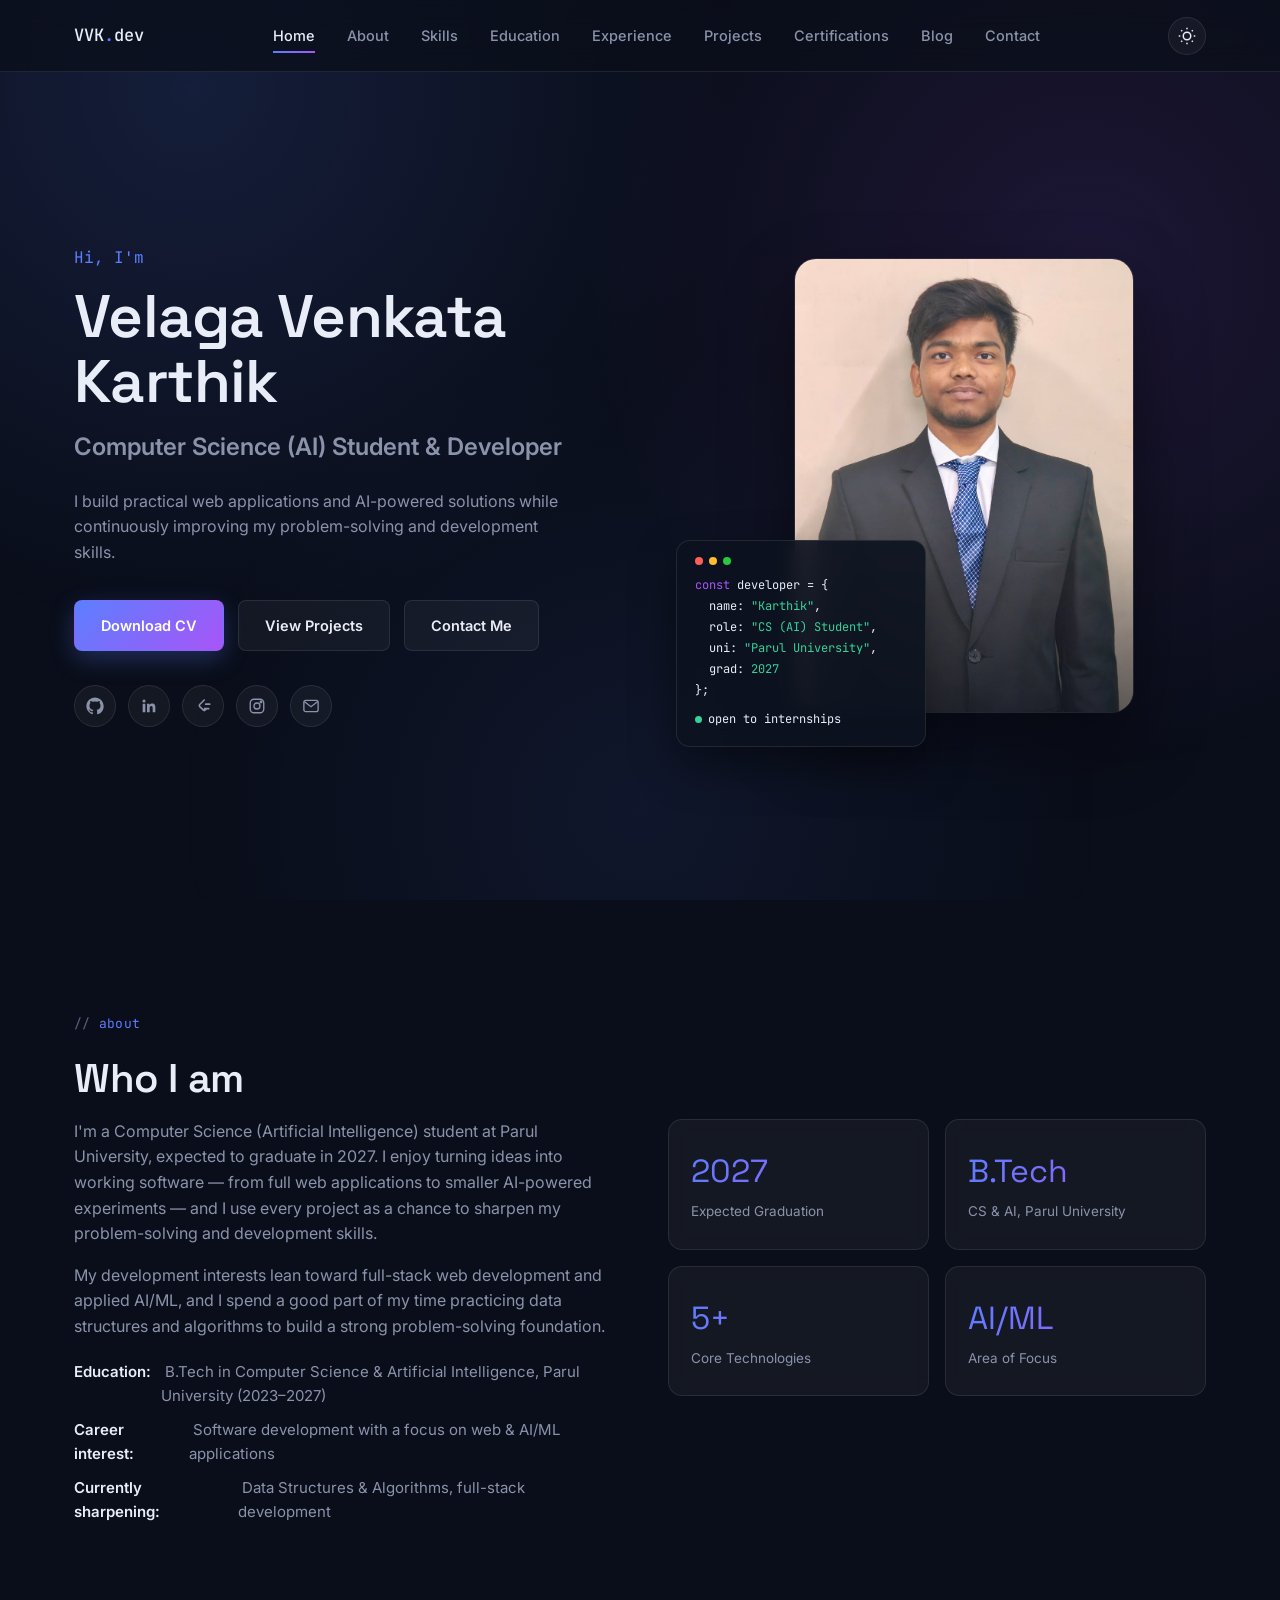
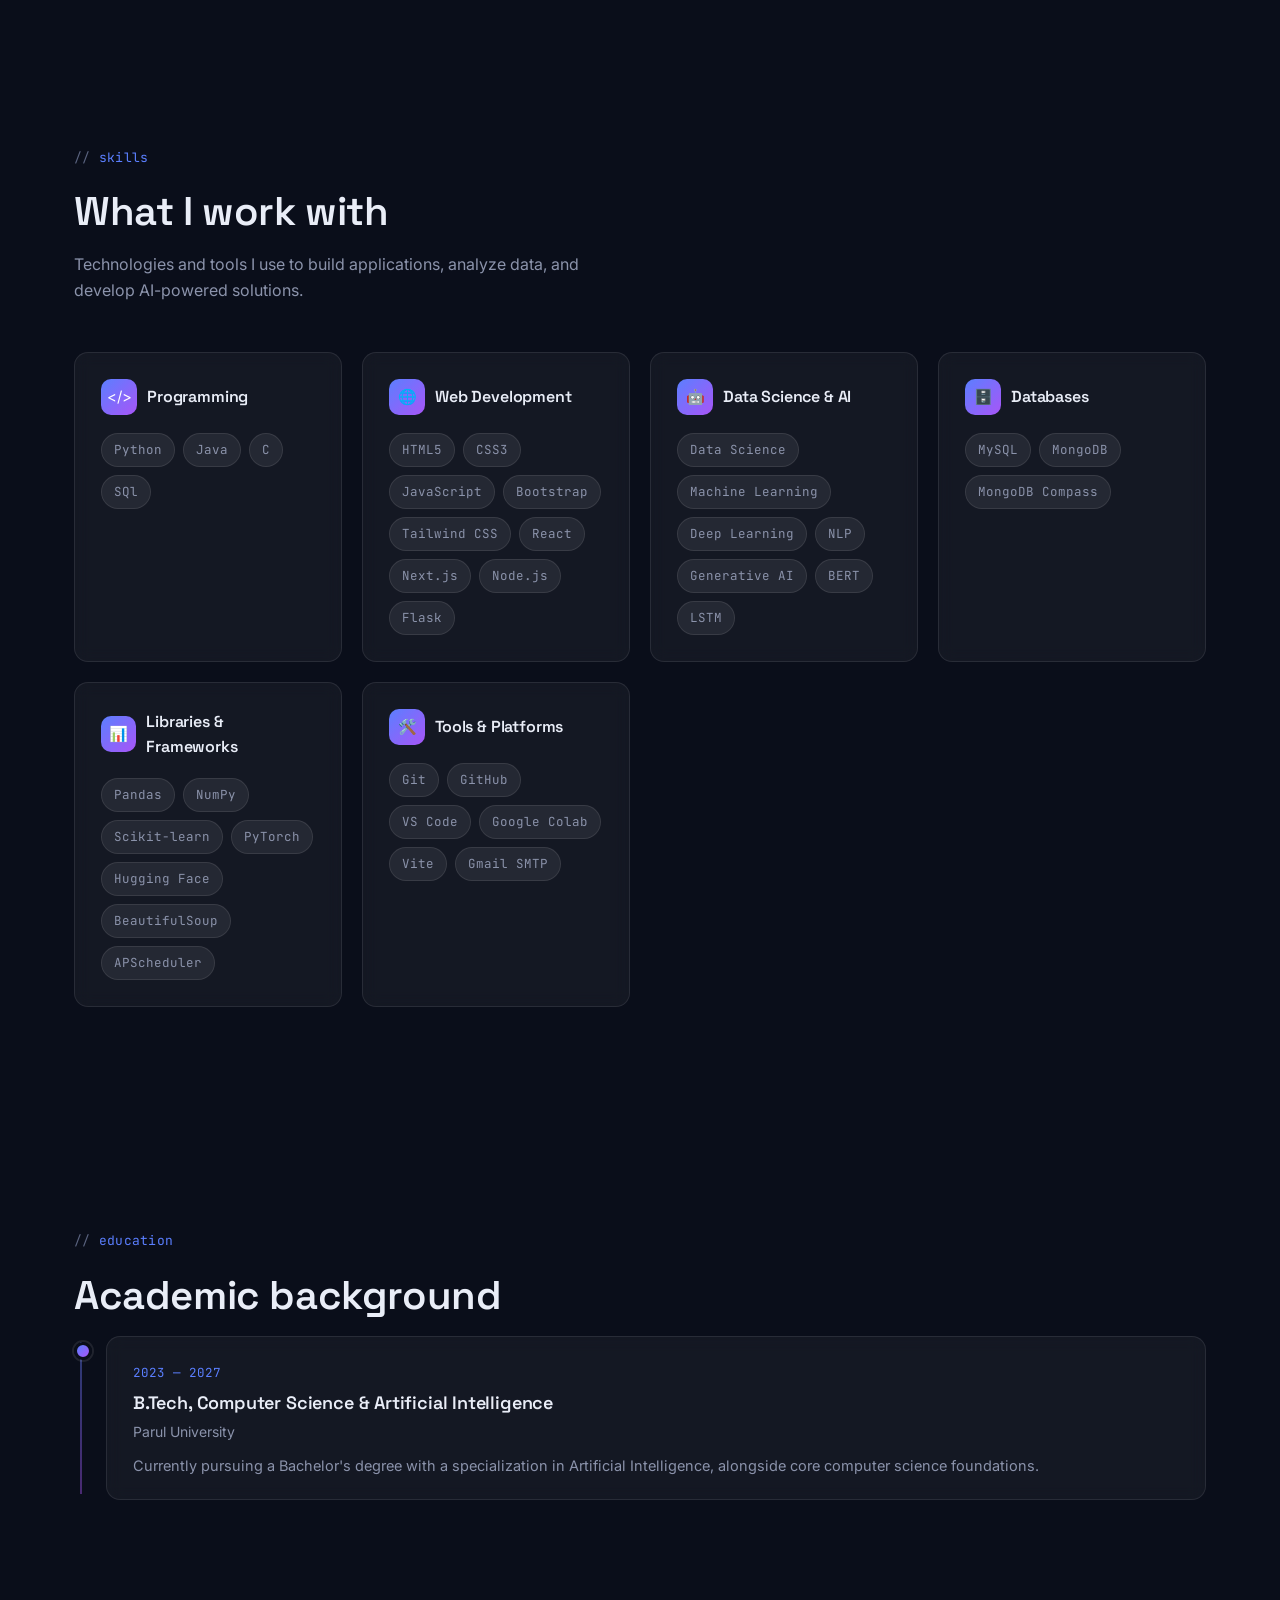
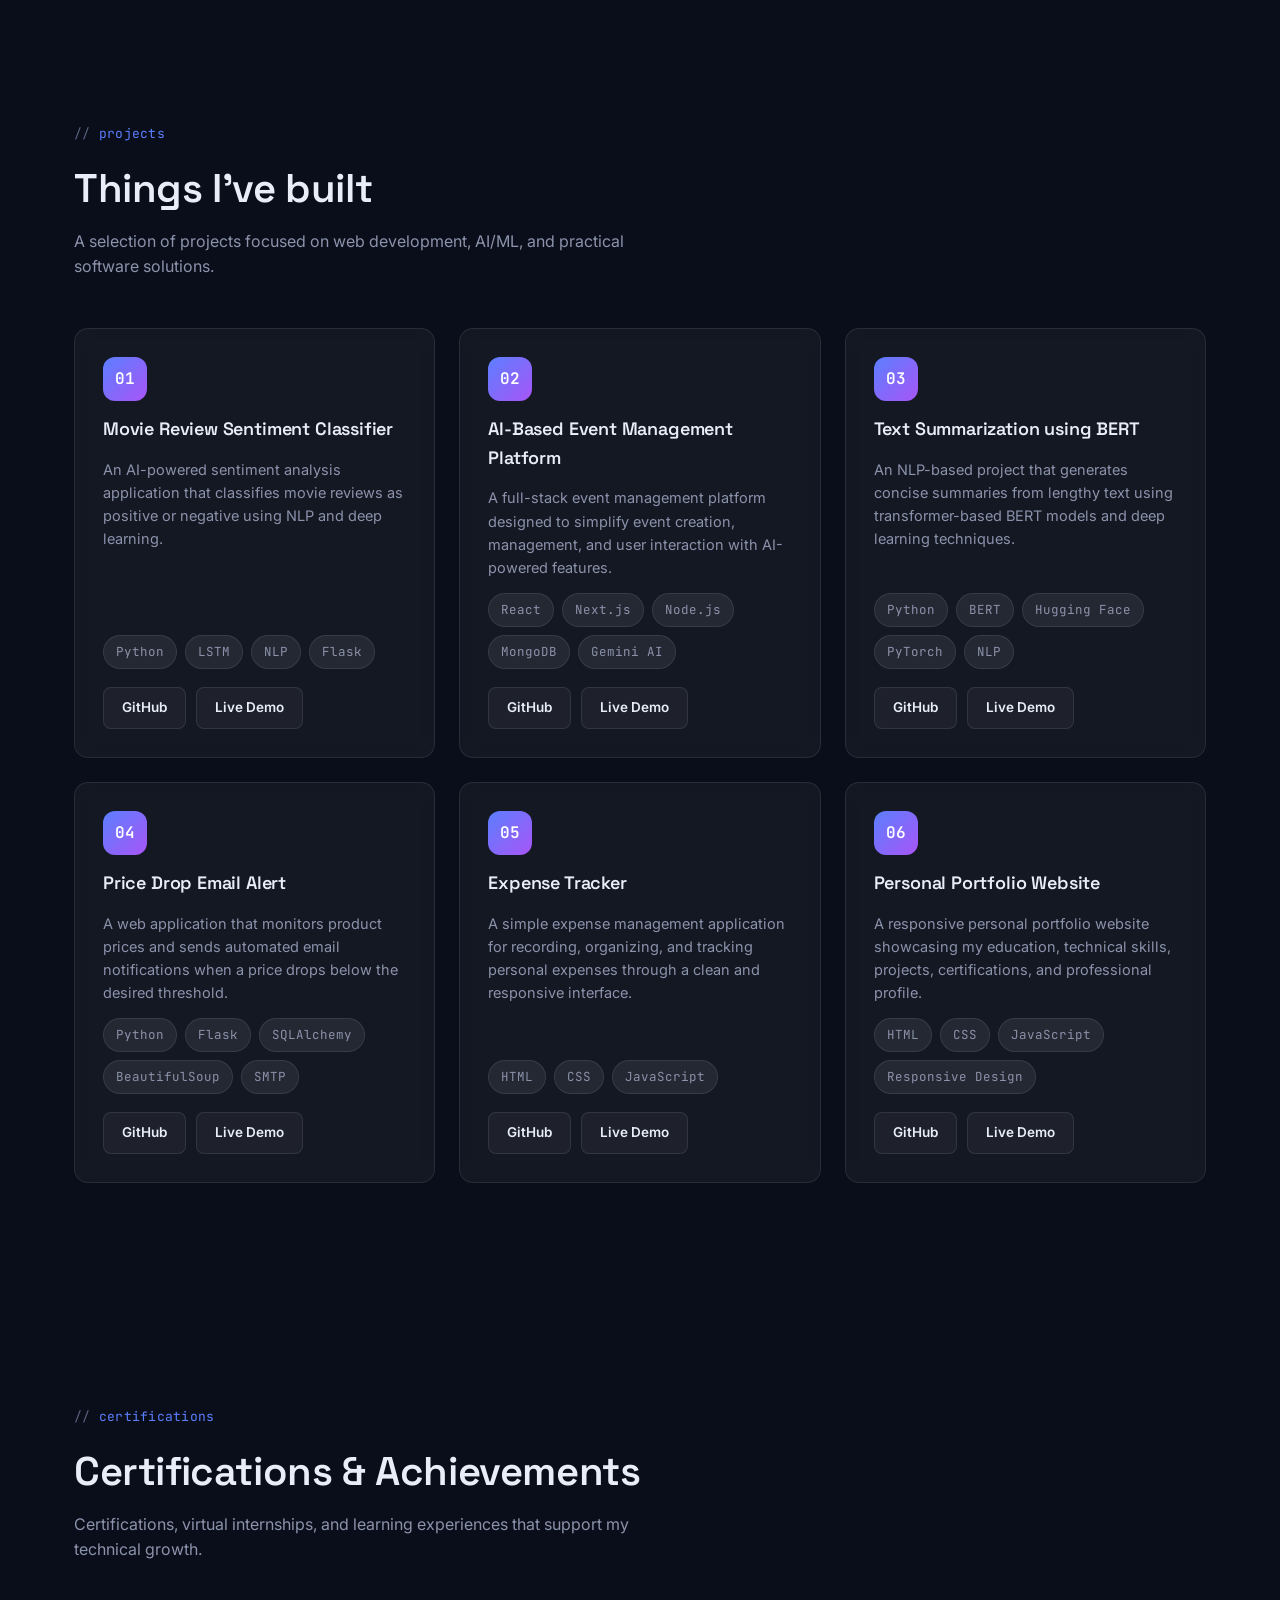
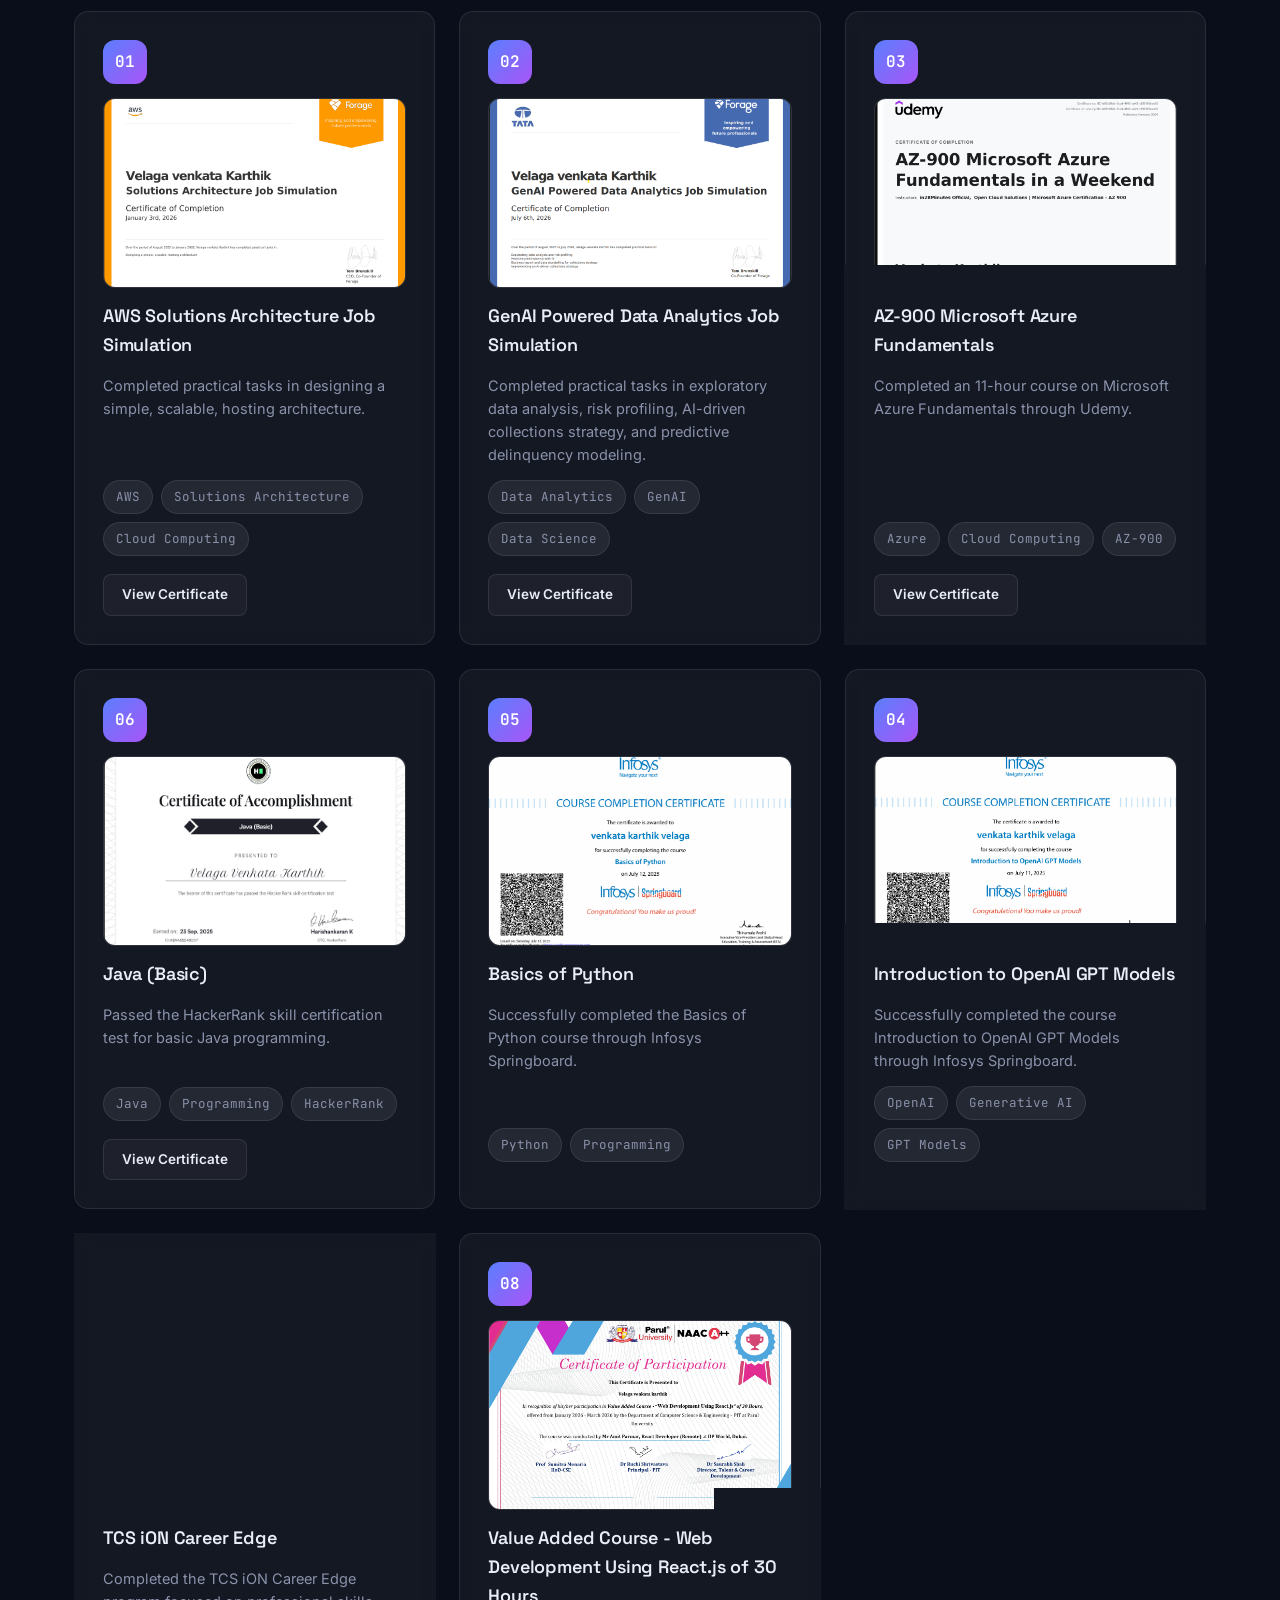
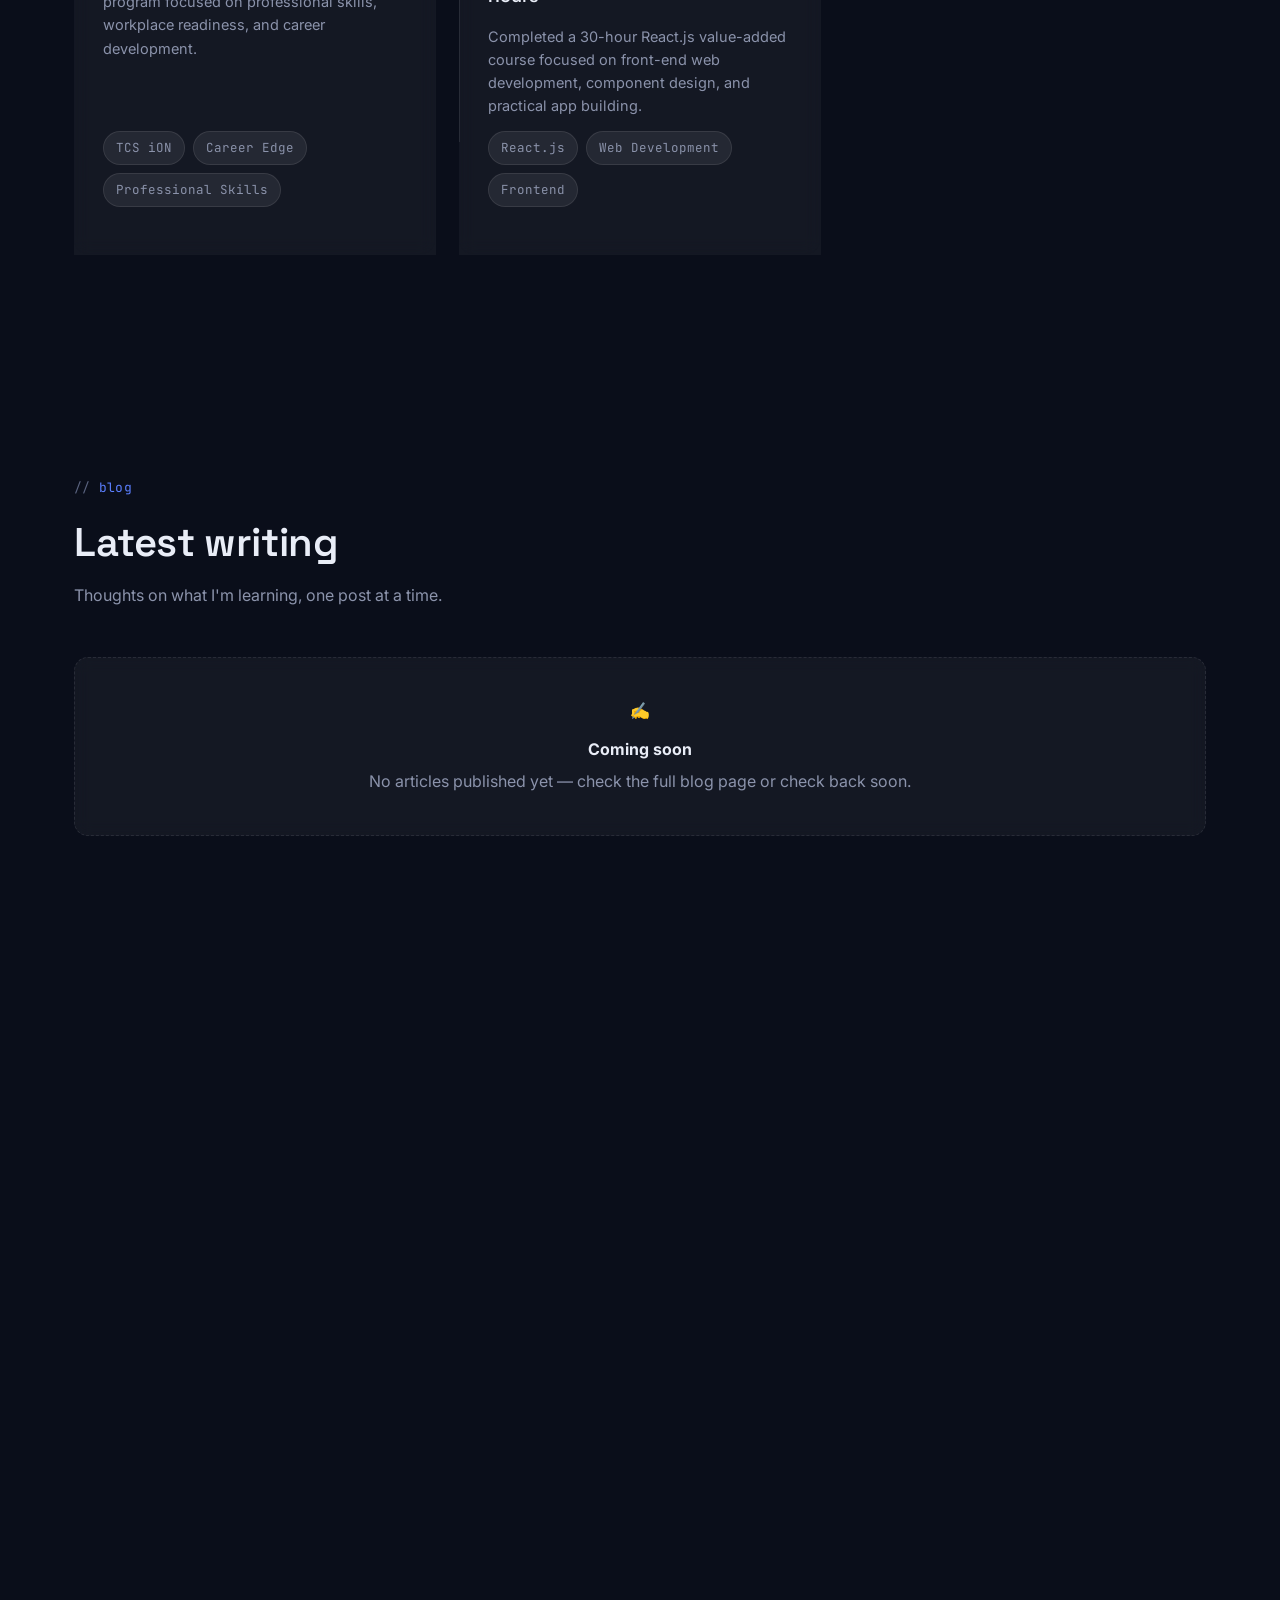
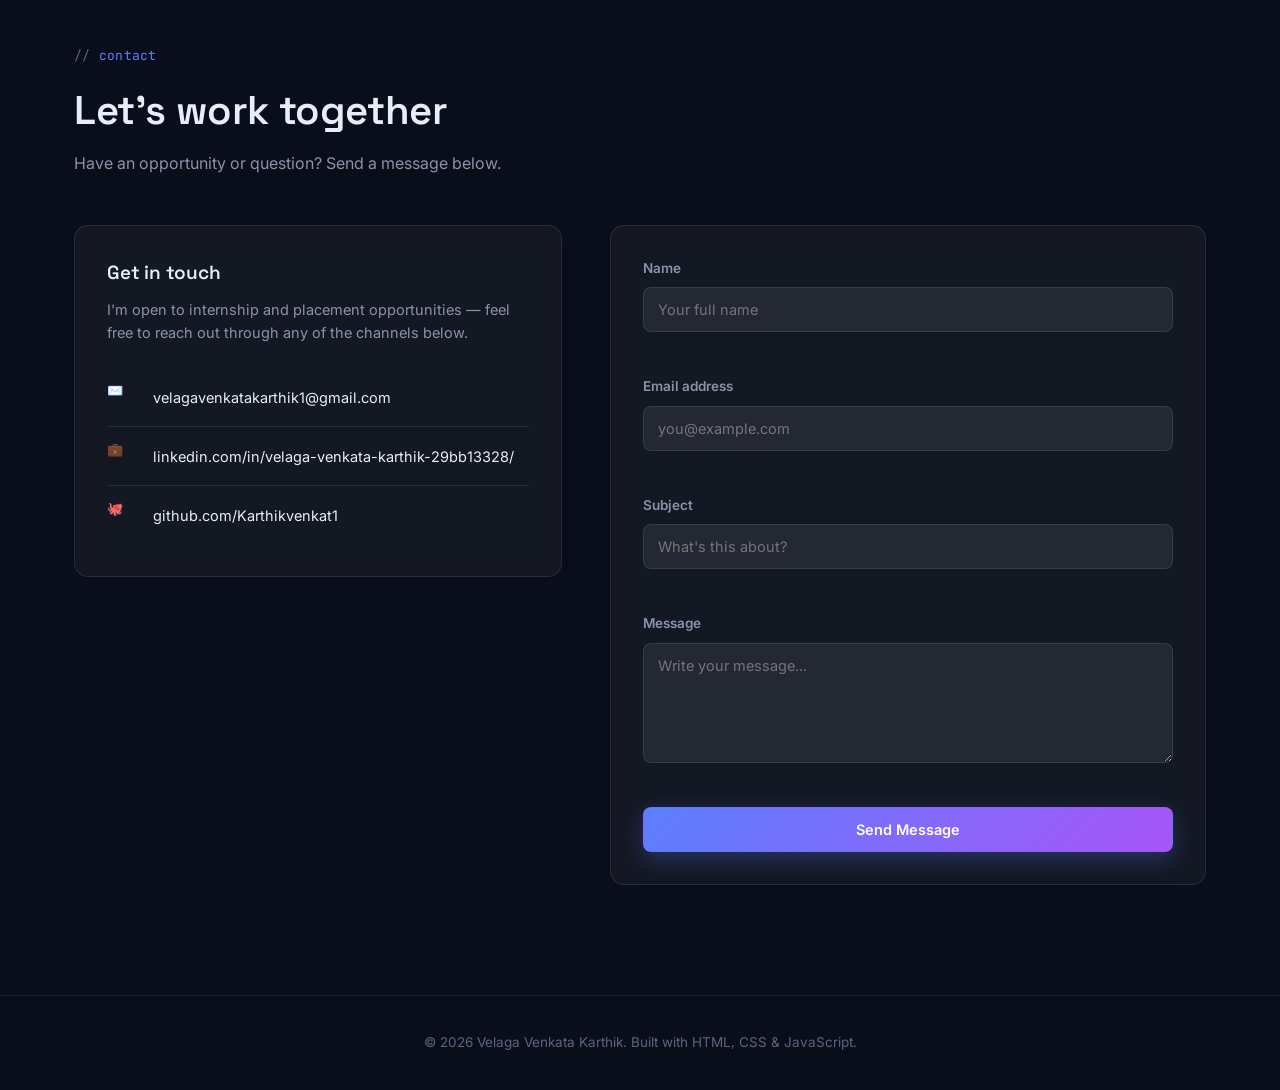
==== index.html @ 97cb5560 "Initial portfolio commit" ====
<!DOCTYPE html>
<html lang="en">
<head>
  <meta charset="UTF-8" />
  <meta name="viewport" content="width=device-width, initial-scale=1.0" />
  <title>Velaga Venkata Karthik | CS (AI) Student &amp; Developer</title>
  <meta name="description" content="Portfolio of Velaga Venkata Karthik, a Computer Science (Artificial Intelligence) student and developer at Parul University, building practical web applications and AI-powered solutions." />
  <meta name="keywords" content="Velaga Venkata Karthik, portfolio, developer, computer science, artificial intelligence, Parul University" />

  <!-- Open Graph -->
  <meta property="og:title" content="Velaga Venkata Karthik | CS (AI) Student & Developer" />
  <meta property="og:description" content="Portfolio showcasing projects, skills, and experience in web development and AI." />
  <meta property="og:type" content="website" />
  <meta property="og:image" content="karthik.jpeg" />

  <link rel="icon" href="data:image/svg+xml,<svg xmlns=%22http://www.w3.org/2000/svg%22 viewBox=%220 0 100 100%22><text y=%22.9em%22 font-size=%2290%22>👨‍💻</text></svg>" />
  <link rel="stylesheet" href="style.css" />
</head>
<body>
  <a href="#main" class="skip-link">Skip to content</a>

  <!-- ===================== NAVBAR ===================== -->
  <header class="navbar">
    <div class="container">
      <a href="#home" class="logo">VVK<span>.</span>dev</a>

      <nav class="nav-links" aria-label="Primary">
        <a href="#home">Home</a>
        <a href="#about">About</a>
        <a href="#skills">Skills</a>
        <a href="#education">Education</a>
        <a href="#experience">Experience</a>
        <a href="#projects">Projects</a>
        <a href="#certifications">Certifications</a>
        <a href="blog.html">Blog</a>
        <a href="#contact">Contact</a>
      </nav>

      <div class="nav-actions">
        <button class="theme-toggle" aria-label="Toggle dark and light theme" type="button"></button>
        <button class="hamburger" aria-label="Toggle menu" aria-expanded="false" type="button">
          <span></span><span></span><span></span>
        </button>
      </div>
    </div>
  </header>

  <main id="main">

    <!-- ===================== HERO ===================== -->
    <section class="hero" id="home">
      <div class="container">
        <div class="hero-text">
          <span class="hero-greeting">Hi, I'm</span>
          <h1 class="hero-name">Velaga Venkata Karthik</h1>
          <p class="hero-role">Computer Science (AI) Student &amp; Developer</p>
          <p class="hero-desc">
            I build practical web applications and AI-powered solutions while continuously
            improving my problem-solving and development skills.
          </p>

          <div class="hero-ctas">
            <a href="cv.txt" download class="btn btn-primary">
              Download CV
            </a>
            <a href="#projects" class="btn btn-outline">View Projects</a>
            <a href="#contact" class="btn btn-outline">Contact Me</a>
          </div>

          <div class="hero-socials" aria-label="Social links">
            <a href="https://github.com/Karthikvenkat1" target="_blank" rel="noreferrer" class="social-icon" aria-label="GitHub" title="GitHub profile">
              <svg viewBox="0 0 24 24" fill="currentColor"><path d="M12 .5C5.73.5.5 5.73.5 12c0 5.1 3.29 9.4 7.86 10.93.57.1.78-.25.78-.55 0-.27-.01-1.17-.02-2.12-3.2.7-3.88-1.36-3.88-1.36-.52-1.34-1.28-1.69-1.28-1.69-1.04-.72.08-.7.08-.7 1.15.08 1.76 1.18 1.76 1.18 1.03 1.76 2.7 1.25 3.36.96.1-.75.4-1.25.73-1.54-2.56-.29-5.26-1.28-5.26-5.7 0-1.26.45-2.29 1.18-3.1-.12-.29-.51-1.46.11-3.05 0 0 .97-.31 3.18 1.18a11.05 11.05 0 0 1 5.8 0c2.2-1.49 3.17-1.18 3.17-1.18.63 1.59.24 2.76.12 3.05.74.81 1.18 1.84 1.18 3.1 0 4.43-2.7 5.4-5.28 5.69.42.36.78 1.08.78 2.18 0 1.57-.02 2.84-.02 3.23 0 .3.2.66.79.55A10.52 10.52 0 0 0 23.5 12C23.5 5.73 18.27.5 12 .5Z"/></svg>
            </a>
            <a href="https://www.linkedin.com/in/velaga-venkata-karthik-29bb13328/" target="_blank" rel="noreferrer" class="social-icon" aria-label="LinkedIn" title="LinkedIn profile">
              <svg viewBox="0 0 24 24" fill="currentColor"><path d="M20.45 20.45h-3.55v-5.57c0-1.33-.02-3.04-1.85-3.04-1.85 0-2.14 1.45-2.14 2.94v5.67H9.36V9h3.41v1.56h.05c.47-.9 1.63-1.85 3.36-1.85 3.6 0 4.27 2.37 4.27 5.45v6.29ZM5.34 7.43a2.06 2.06 0 1 1 0-4.12 2.06 2.06 0 0 1 0 4.12ZM7.12 20.45H3.56V9h3.56v11.45Z"/></svg>
            </a>
            <a href="https://leetcode.com/u/48BUKWaHaS/" target="_blank" rel="noreferrer" class="social-icon" aria-label="LeetCode" title="LeetCode profile">
              <svg viewBox="0 0 24 24" fill="currentColor"><path d="M13.5 2.5 6.9 9.3a3 3 0 0 0 0 4.24l4.6 4.6a3 3 0 0 0 4.24 0l1.9-1.9-1.66-1.66-1.9 1.9a.75.75 0 0 1-1.06 0l-4.6-4.6a.75.75 0 0 1 0-1.06l6.6-6.8L13.5 2.5Zm2.2 5.9a1.2 1.2 0 1 0 0 2.4h5.2a1.2 1.2 0 1 0 0-2.4h-5.2Zm-1.5 5.9a1.2 1.2 0 1 0 0 2.4h5.2a1.2 1.2 0 1 0 0-2.4h-5.2Z"/></svg>
            </a>
            <a href="https://www.instagram.com/karthik_velaga_28" target="_blank" rel="noreferrer" class="social-icon" aria-label="Instagram" title="Instagram profile">
              <svg viewBox="0 0 24 24" fill="none" stroke="currentColor" stroke-width="1.8"><rect x="3" y="3" width="18" height="18" rx="5"/><circle cx="12" cy="12" r="4"/><circle cx="17.3" cy="6.7" r="1"/></svg>
            </a>
            <a href="mailto:velagavenkatakarthik1@gmail.com" class="social-icon" aria-label="Email" title="Email address">
              <svg viewBox="0 0 24 24" fill="none" stroke="currentColor" stroke-width="1.8"><rect x="2.5" y="4.5" width="19" height="15" rx="2.5"/><path d="m3 6 9 7 9-7"/></svg>
            </a>
          </div>
        </div>

        <div class="hero-visual">
          <div class="photo-frame">
            <img src="karthik.jpeg" alt="Portrait of Velaga Venkata Karthik" width="340" height="453" />
          </div>
          <div class="code-card" aria-hidden="true">
            <div class="dots"><span></span><span></span><span></span></div>
            <div><span class="key">const</span> developer = {</div>
            <div>&nbsp;&nbsp;name: <span class="str">"Karthik"</span>,</div>
            <div>&nbsp;&nbsp;role: <span class="str">"CS (AI) Student"</span>,</div>
            <div>&nbsp;&nbsp;uni: <span class="str">"Parul University"</span>,</div>
            <div>&nbsp;&nbsp;grad: <span class="str">2027</span></div>
            <div>};</div>
            <div style="margin-top:8px;"><span class="status-dot"></span>open to internships</div>
          </div>
        </div>
      </div>
    </section>

    <!-- ===================== ABOUT ===================== -->
    <section class="section" id="about">
      <div class="container">
        <div class="section-head reveal">
          <span class="eyebrow">about</span>
          <h2 class="section-title">Who I am</h2>
        </div>

        <div class="about-grid">
          <div class="about-text reveal">
            <p>
              I'm a Computer Science (Artificial Intelligence) student at Parul University,
              expected to graduate in 2027. I enjoy turning ideas into working software —
              from full web applications to smaller AI-powered experiments — and I use every
              project as a chance to sharpen my problem-solving and development skills.
            </p>
            <p>
              My development interests lean toward full-stack web development and applied
              AI/ML, and I spend a good part of my time practicing data structures and
              algorithms to build a strong problem-solving foundation.
            </p>
            <ul class="about-list">
              <li><strong>Education:</strong>&nbsp;B.Tech in Computer Science &amp; Artificial Intelligence, Parul University (2023–2027)</li>
              <li><strong>Career interest:</strong>&nbsp;Software development with a focus on web &amp; AI/ML applications</li>
              <li><strong>Currently sharpening:</strong>&nbsp;Data Structures &amp; Algorithms, full-stack development</li>
            </ul>
          </div>

          <div class="stats-grid reveal">
            <div class="card stat-card">
              <div class="stat-num">2027</div>
              <div class="stat-label">Expected Graduation</div>
            </div>
            <div class="card stat-card">
              <div class="stat-num">B.Tech</div>
              <div class="stat-label">CS &amp; AI, Parul University</div>
            </div>
            <div class="card stat-card">
              <div class="stat-num">5+</div>
              <div class="stat-label">Core Technologies</div>
            </div>
            <div class="card stat-card">
              <div class="stat-num">AI/ML</div>
              <div class="stat-label">Area of Focus</div>
            </div>
          </div>
        </div>
      </div>
    </section>

<section class="section" id="skills">
  <div class="container">
    <div class="section-head reveal">
      <span class="eyebrow">skills</span>
      <h2 class="section-title">What I work with</h2>
      <p class="section-sub">
        Technologies and tools I use to build applications, analyze data, and develop AI-powered solutions.
      </p>
    </div>

    <div class="skills-grid">

      <!-- Programming -->
      <div class="card skill-card reveal">
        <div class="skill-card-head">
          <span class="icon-badge">&lt;/&gt;</span>
          <h3>Programming</h3>
        </div>
        <div class="tag-row">
          <span class="tag">Python</span>
          <span class="tag">Java</span>
          <span class="tag">C</span>
          <span class="tag">SQl</span>

        </div>
      </div>

      <!-- Web Development -->
      <div class="card skill-card reveal">
        <div class="skill-card-head">
          <span class="icon-badge">🌐</span>
          <h3>Web Development</h3>
        </div>
        <div class="tag-row">
          <span class="tag">HTML5</span>
          <span class="tag">CSS3</span>
          <span class="tag">JavaScript</span>
          <span class="tag">Bootstrap</span>
          <span class="tag">Tailwind CSS</span>
          <span class="tag">React</span>
          <span class="tag">Next.js</span>
          <span class="tag">Node.js</span>
          <span class="tag">Flask</span>
        </div>
      </div>

      <!-- Data Science & AI -->
      <div class="card skill-card reveal">
        <div class="skill-card-head">
          <span class="icon-badge">🤖</span>
          <h3>Data Science & AI</h3>
        </div>
        <div class="tag-row">
          <span class="tag">Data Science</span>
          <span class="tag">Machine Learning</span>
          <span class="tag">Deep Learning</span>
          <span class="tag">NLP</span>
          <span class="tag">Generative AI</span>
          <span class="tag">BERT</span>
          <span class="tag">LSTM</span>
        </div>
      </div>

      <!-- Databases -->
      <div class="card skill-card reveal">
        <div class="skill-card-head">
          <span class="icon-badge">🗄️</span>
          <h3>Databases</h3>
        </div>
        <div class="tag-row">
          <span class="tag">MySQL</span>
          <span class="tag">MongoDB</span>
          <span class="tag">MongoDB Compass</span>
    
        </div>
      </div>

      <!-- Libraries & Frameworks -->
      <div class="card skill-card reveal">
        <div class="skill-card-head">
          <span class="icon-badge">📊</span>
          <h3>Libraries & Frameworks</h3>
        </div>
        <div class="tag-row">
          <span class="tag">Pandas</span>
          <span class="tag">NumPy</span>
          <span class="tag">Scikit-learn</span>
          <span class="tag">PyTorch</span>
          <span class="tag">Hugging Face</span>
          <span class="tag">BeautifulSoup</span>
          <span class="tag">APScheduler</span>
        </div>
      </div>

      <!-- Tools -->
      <div class="card skill-card reveal">
        <div class="skill-card-head">
          <span class="icon-badge">🛠️</span>
          <h3>Tools & Platforms</h3>
        </div>
        <div class="tag-row">
          <span class="tag">Git</span>
          <span class="tag">GitHub</span>
          <span class="tag">VS Code</span>
          <span class="tag">Google Colab</span>
          <span class="tag">Vite</span>
          <span class="tag">Gmail SMTP</span>
        </div>
      </div>

    </div>
  </div>
</section>

    <!-- ===================== EDUCATION ===================== -->
    <section class="section" id="education">
      <div class="container">
        <div class="section-head reveal">
          <span class="eyebrow">education</span>
          <h2 class="section-title">Academic background</h2>
        </div>

        <div class="timeline reveal">
          <div class="timeline-item">
            <div class="card timeline-card">
              <span class="timeline-date">2023 — 2027</span>
              <h3>B.Tech, Computer Science &amp; Artificial Intelligence</h3>
              <div class="timeline-org">Parul University</div>
              <p>Currently pursuing a Bachelor's degree with a specialization in Artificial Intelligence, alongside core computer science foundations.</p>
            </div>
          </div>
        </div>
      </div>
    </section>

   <!-- ===================== PROJECTS ===================== -->

<section class="section" id="projects">
  <div class="container">


<div class="section-head reveal">
  <span class="eyebrow">projects</span>
  <h2 class="section-title">Things I've built</h2>
  <p class="section-sub">
    A selection of projects focused on web development, AI/ML, and practical software solutions.
  </p>
</div>

<div class="projects-grid reveal">

  <!-- Project 1 -->
  <div class="card project-card">
    <div class="project-icon">01</div>

    <h3>Movie Review Sentiment Classifier</h3>

    <p>
      An AI-powered sentiment analysis application that classifies movie
      reviews as positive or negative using NLP and deep learning.
    </p>

    <div class="tag-row">
      <span class="tag">Python</span>
      <span class="tag">LSTM</span>
      <span class="tag">NLP</span>
      <span class="tag">Flask</span>
    </div>

    <div class="project-actions">
      <a href="#" class="btn btn-outline btn-sm">GitHub</a>
      <a href="#" class="btn btn-outline btn-sm">Live Demo</a>
    </div>
  </div>


  <!-- Project 2 -->
  <div class="card project-card">
    <div class="project-icon">02</div>

    <h3>AI-Based Event Management Platform</h3>

    <p>
      A full-stack event management platform designed to simplify event
      creation, management, and user interaction with AI-powered features.
    </p>

    <div class="tag-row">
      <span class="tag">React</span>
      <span class="tag">Next.js</span>
      <span class="tag">Node.js</span>
      <span class="tag">MongoDB</span>
      <span class="tag">Gemini AI</span>
    </div>

    <div class="project-actions">
      <a href="#" class="btn btn-outline btn-sm">GitHub</a>
      <a href="#" class="btn btn-outline btn-sm">Live Demo</a>
    </div>
  </div>


  <!-- Project 3 -->
  <div class="card project-card">
    <div class="project-icon">03</div>

    <h3>Text Summarization using BERT</h3>

    <p>
      An NLP-based project that generates concise summaries from lengthy
      text using transformer-based BERT models and deep learning techniques.
    </p>

    <div class="tag-row">
      <span class="tag">Python</span>
      <span class="tag">BERT</span>
      <span class="tag">Hugging Face</span>
      <span class="tag">PyTorch</span>
      <span class="tag">NLP</span>
    </div>

    <div class="project-actions">
      <a href="#" class="btn btn-outline btn-sm">GitHub</a>
      <a href="#" class="btn btn-outline btn-sm">Live Demo</a>
    </div>
  </div>


  <!-- Project 4 -->
  <div class="card project-card">
    <div class="project-icon">04</div>

    <h3>Price Drop Email Alert</h3>

    <p>
      A web application that monitors product prices and sends automated
      email notifications when a price drops below the desired threshold.
    </p>

    <div class="tag-row">
      <span class="tag">Python</span>
      <span class="tag">Flask</span>
      <span class="tag">SQLAlchemy</span>
      <span class="tag">BeautifulSoup</span>
      <span class="tag">SMTP</span>
    </div>

    <div class="project-actions">
      <a href="#" class="btn btn-outline btn-sm">GitHub</a>
      <a href="#" class="btn btn-outline btn-sm">Live Demo</a>
    </div>
  </div>


  <!-- Project 5 -->
  <div class="card project-card">
    <div class="project-icon">05</div>

    <h3>Expense Tracker</h3>

    <p>
      A simple expense management application for recording, organizing,
      and tracking personal expenses through a clean and responsive interface.
    </p>

    <div class="tag-row">
      <span class="tag">HTML</span>
      <span class="tag">CSS</span>
      <span class="tag">JavaScript</span>
    </div>

    <div class="project-actions">
      <a href="#" class="btn btn-outline btn-sm">GitHub</a>
      <a href="#" class="btn btn-outline btn-sm">Live Demo</a>
    </div>
  </div>


  <!-- Project 6 -->
  <div class="card project-card">
    <div class="project-icon">06</div>

    <h3>Personal Portfolio Website</h3>

    <p>
      A responsive personal portfolio website showcasing my education,
      technical skills, projects, certifications, and professional profile.
    </p>

    <div class="tag-row">
      <span class="tag">HTML</span>
      <span class="tag">CSS</span>
      <span class="tag">JavaScript</span>
      <span class="tag">Responsive Design</span>
    </div>

    <div class="project-actions">
      <a href="https://github.com/Karthikvenkat1/personalportfolio"
         target="_blank"
         rel="noreferrer"
         class="btn btn-outline btn-sm">
        GitHub
      </a>

      <a href="#home" class="btn btn-outline btn-sm">
        Live Demo
      </a>
    </div>
  </div>

</div>


  </div>
</section>


   <!-- ===================== CERTIFICATIONS ===================== -->

<section class="section" id="certifications">
  <div class="container">

    <div class="section-head reveal">
      <span class="eyebrow">certifications</span>
      <h2 class="section-title">Certifications &amp; Achievements</h2>
      <p class="section-sub">
        Certifications, virtual internships, and learning experiences that support my technical growth.
      </p>
    </div>

    <div class="projects-grid reveal">

      <!-- Certification 1 -->
      <div class="card project-card">
        <div class="project-icon">01</div>
        <img class="certificate-image" src="aws-solutions-architecture.png" alt="AWS Solutions Architecture certificate" />
        <h3>AWS Solutions Architecture Job Simulation</h3>
        <p>
          Completed practical tasks in designing a simple, scalable, hosting architecture.
        </p>
        <div class="tag-row">
          <span class="tag">AWS</span>
          <span class="tag">Solutions Architecture</span>
          <span class="tag">Cloud Computing</span>
        </div>
        <div class="project-actions">
          <a href="https://www.theforage.com/completion-certificates/pmnMSL4QiQ9JCgE3W/kkE9HyeNcw6rwCRGw_pmnMSL4QiQ9JCgE3W_68b26569457ff98b4626688b_1767413558084_completion_certificate.pdf" target="_blank" rel="noreferrer" class="btn btn-outline btn-sm">
            View Certificate
          </a>
        </div>
      </div>

      <!-- Certification 2 -->
      <div class="card project-card">
        <div class="project-icon">02</div>
        <img class="certificate-image" src="genai-data-analytics.png" alt="GenAI Data Analytics certificate" />
        <h3>GenAI Powered Data Analytics Job Simulation</h3>
        <p>
          Completed practical tasks in exploratory data analysis, risk profiling, AI-driven collections strategy, and predictive delinquency modeling.
        </p>
        <div class="tag-row">
          <span class="tag">Data Analytics</span>
          <span class="tag">GenAI</span>
          <span class="tag">Data Science</span>
        </div>
        <div class="project-actions">
          <a href="https://www.theforage.com/completion-certificates/ifobHAoMjQs9s6bKS/gMTdCXwDdLYoXZ3wG_ifobHAoMjQs9s6bKS_68b26569457ff98b4626688b_1783307643050_completion_certificate.pdf" target="_blank" rel="noreferrer" class="btn btn-outline btn-sm">
            View Certificate
          </a>
        </div>
      </div>

      <!-- Certification 3 -->
      <div class="card project-card">
        <div class="project-icon">03</div>
        <img class="certificate-image" src="azure-fundamentals.png" alt="Azure Fundamentals certificate" />
        <h3>AZ-900 Microsoft Azure Fundamentals</h3>
        <p>
          Completed an 11-hour course on Microsoft Azure Fundamentals through Udemy.
        </p>
        <div class="tag-row">
          <span class="tag">Azure</span>
          <span class="tag">Cloud Computing</span>
          <span class="tag">AZ-900</span>
        </div>
        <div class="project-actions">
          <a href="https://www.udemy.com/certificate/UC-b65c8feb-6ccd-4f40-aa42-c139f98eea13/" target="_blank" rel="noreferrer" class="btn btn-outline btn-sm">
            View Certificate
          </a>
        </div>
      </div>

      <!-- Certification 4 -->


      <div class="card project-card">
        <div class="project-icon">06</div>
        <img class="certificate-image" src="java-basic.png" alt="Java basic certificate" />
        <h3>Java (Basic)</h3>
        <p>
          Passed the HackerRank skill certification test for basic Java programming.
        </p>
        <div class="tag-row">
          <span class="tag">Java</span>
          <span class="tag">Programming</span>
          <span class="tag">HackerRank</span>
        </div>
        <div class="project-actions">
          <a href="https://www.hackerrank.com/certificates/iframe/abaa55e480cf" target="_blank" rel="noreferrer" class="btn btn-outline btn-sm">
            View Certificate
          </a>
        </div>
      </div>

      
      <!-- Certification 5 -->
      <div class="card project-card">
        <div class="project-icon">05</div>
        <img class="certificate-image" src="basics-of-python.png" alt="Basics of Python certificate" />
        <h3>Basics of Python</h3>
        <p>
          Successfully completed the Basics of Python course through Infosys Springboard.
        </p>
        <div class="tag-row">
          <span class="tag">Python</span>
          <span class="tag">Programming</span>
        </div>
        <div class="project-actions">
         
        </div>
      </div>

      <!-- Certification 6 -->
     <div class="card project-card">
        <div class="project-icon">04</div>
        <img class="certificate-image" src="openai-gpt-models.png" alt="OpenAI GPT models certificate" />
        <h3>Introduction to OpenAI GPT Models</h3>
        <p>
          Successfully completed the course Introduction to OpenAI GPT Models through Infosys Springboard.
        </p>
        <div class="tag-row">
          <span class="tag">OpenAI</span>
          <span class="tag">Generative AI</span>
          <span class="tag">GPT Models</span>
        </div>
        <div class="project-actions">
         
          </a>
        </div>
      </div>


      <!-- Certification 7 -->
      <div class="card project-card">
        <div class="project-icon">07</div>
        <img class="certificate-image" src="tcs-ion-career-edge.png" alt="TCS iON Career Edge certificate" />
        <h3>TCS iON Career Edge</h3>
        <p>
          Completed the TCS iON Career Edge program focused on professional skills, workplace readiness, and career development.
        </p>
        <div class="tag-row">
          <span class="tag">TCS iON</span>
          <span class="tag">Career Edge</span>
          <span class="tag">Professional Skills</span>
        </div>
        <div class="project-actions">
          
        </div>
      </div>

      <!-- Certification 8 -->
      <div class="card project-card">
        <div class="project-icon">08</div>
        <img class="certificate-image" src="reactjs-30-hours.png" alt="Value Added Course - Web Development Using React.js of 30 Hours certificate" />
        <h3>Value Added Course - Web Development Using React.js of 30 Hours</h3>
        <p>
          Completed a 30-hour React.js value-added course focused on front-end web development, component design, and practical app building.
        </p>
        <div class="tag-row">
          <span class="tag">React.js</span>
          <span class="tag">Web Development</span>
          <span class="tag">Frontend</span>
        </div>
        <div class="project-actions">
         
        </div>
      </div>

    </div>
  </div>
</section>


    <!-- ===================== BLOG PREVIEW ===================== -->
    <section class="section" id="blog-preview">
      <div class="container">
        <div class="section-head reveal">
          <span class="eyebrow">blog</span>
          <h2 class="section-title">Latest writing</h2>
          <p class="section-sub">Thoughts on what I'm learning, one post at a time.</p>
        </div>

        <div class="card empty-state reveal">
          <span class="icon-badge" style="display:inline-flex;">✍️</span>
          <strong>Coming soon</strong>
          No articles published yet — check the full blog page or check back soon.
        </div>

        <div style="text-align:center; margin-top: 28px;" class="reveal">
          <a href="blog.html" class="btn btn-outline">Visit Blog</a>
        </div>
      </div>
    </section>

    
    <!-- ===================== EXPERIENCE ===================== -->
    <section class="section" id="experience">
      <div class="container">
        <div class="section-head reveal">
          <span class="eyebrow">experience</span>
          <h2 class="section-title">Internships &amp; experience</h2>
        </div>

        <div class="card empty-state reveal">
          <span class="icon-badge" style="display:inline-flex;">💼</span>
          <strong>No internships listed yet</strong>
          Add your internship or work experience details here once available — role, company, dates, and key contributions.
        </div>
      </div>
    </section>


    <!-- ===================== CONTACT ===================== -->
    <section class="section" id="contact">
      <div class="container">
        <div class="section-head reveal">
          <span class="eyebrow">contact</span>
          <h2 class="section-title">Let's work together</h2>
          <p class="section-sub">Have an opportunity or question? Send a message below.</p>
        </div>

        <div class="contact-grid">
          <div class="card contact-info-card reveal">
            <h3>Get in touch</h3>
            <p>I'm open to internship and placement opportunities — feel free to reach out through any of the channels below.</p>

            <div class="contact-detail">
              <span class="icon-badge" style="display:inline-flex;">✉️</span>
              <a href="mailto:velagavenkatakarthik1@gmail.com">velagavenkatakarthik1@gmail.com</a>
            </div>
            <div class="contact-detail">
              <span class="icon-badge" style="display:inline-flex;">💼</span>
              <a href="https://www.linkedin.com/in/velaga-venkata-karthik-29bb13328/" target="_blank" rel="noreferrer">linkedin.com/in/velaga-venkata-karthik-29bb13328/</a>
            </div>
            <div class="contact-detail">
              <span class="icon-badge" style="display:inline-flex;">🐙</span>
              <a href="https://github.com/Karthikvenkat1" target="_blank" rel="noreferrer">github.com/Karthikvenkat1</a>
            </div>
          </div>

          <form class="card contact-form-card reveal" id="contact-form" novalidate>
            <div class="form-row">
              <label for="name">Name</label>
              <input type="text" id="name" name="name" placeholder="Your full name" required />
              <span class="field-error" data-error-for="name"></span>
            </div>
            <div class="form-row">
              <label for="email">Email address</label>
              <input type="email" id="email" name="email" placeholder="you@example.com" required />
              <span class="field-error" data-error-for="email"></span>
            </div>
            <div class="form-row">
              <label for="subject">Subject</label>
              <input type="text" id="subject" name="subject" placeholder="What's this about?" required />
              <span class="field-error" data-error-for="subject"></span>
            </div>
            <div class="form-row">
              <label for="message">Message</label>
              <textarea id="message" name="message" placeholder="Write your message..." required></textarea>
              <span class="field-error" data-error-for="message"></span>
            </div>
            <button type="submit" class="btn btn-primary" style="width:100%; justify-content:center;">Send Message</button>
            <div class="form-status" id="form-status" role="status"></div>
          </form>
        </div>
      </div>
    </section>

  </main>

  <footer>
    <div class="container">
      &copy; <span id="year">2026</span> Velaga Venkata Karthik. Built with HTML, CSS &amp; JavaScript.
    </div>
  </footer>

  <button class="scroll-top" aria-label="Scroll to top" type="button">
    <svg width="18" height="18" viewBox="0 0 24 24" fill="none" stroke="currentColor" stroke-width="2.2"><path d="m5 12 7-7 7 7M12 19V5"/></svg>
  </button>

  <script>document.getElementById('year').textContent = new Date().getFullYear();</script>
  <script src="script.js"></script>
</body>
</html>
---- style.css ----
/* ==========================================================================
   Velaga Venkata Karthik — Portfolio
   Design tokens
   ========================================================================== */
@import url('https://fonts.googleapis.com/css2?family=Space+Grotesk:wght@500;600;700&family=Inter:wght@400;500;600;700&family=JetBrains+Mono:wght@400;500&display=swap');

:root {
  /* Color */
  --bg: #0a0e1a;
  --bg-soft: #0d1220;
  --surface: rgba(255, 255, 255, 0.045);
  --surface-border: rgba(255, 255, 255, 0.09);
  --surface-hover: rgba(255, 255, 255, 0.07);
  --text: #e9edf7;
  --text-muted: #8b93ab;
  --text-faint: #5b6480;
  --accent-blue: #5b7fff;
  --accent-purple: #a855f7;
  --accent-gradient: linear-gradient(135deg, var(--accent-blue), var(--accent-purple));
  --accent-green: #34d399;
  --danger: #f87171;

  /* Type */
  --font-display: 'Space Grotesk', sans-serif;
  --font-body: 'Inter', sans-serif;
  --font-mono: 'JetBrains Mono', monospace;

  /* Layout */
  --max-width: 1180px;
  --radius-sm: 8px;
  --radius-md: 14px;
  --radius-lg: 22px;
  --nav-height: 72px;
}

[data-theme='light'] {
  --bg: #f4f6fb;
  --bg-soft: #e9edf7;
  --surface: rgba(20, 24, 40, 0.04);
  --surface-border: rgba(20, 24, 40, 0.09);
  --surface-hover: rgba(20, 24, 40, 0.07);
  --text: #131826;
  --text-muted: #565f7a;
  --text-faint: #8a92ab;
}

* { margin: 0; padding: 0; box-sizing: border-box; }

html { scroll-behavior: smooth; }

@media (prefers-reduced-motion: reduce) {
  html { scroll-behavior: auto; }
  *, *::before, *::after { animation-duration: 0.01ms !important; animation-iteration-count: 1 !important; transition-duration: 0.01ms !important; scroll-behavior: auto !important; }
}

body {
  font-family: var(--font-body);
  background: var(--bg);
  color: var(--text);
  line-height: 1.6;
  overflow-x: hidden;
  transition: background 0.3s ease, color 0.3s ease;
}

body::before {
  content: '';
  position: fixed;
  inset: 0;
  z-index: -1;
  background:
    radial-gradient(circle at 15% 10%, rgba(91, 127, 255, 0.14), transparent 40%),
    radial-gradient(circle at 85% 30%, rgba(168, 85, 247, 0.12), transparent 40%),
    radial-gradient(circle at 50% 90%, rgba(91, 127, 255, 0.08), transparent 45%);
}

img { max-width: 100%; display: block; }
a { color: inherit; text-decoration: none; }
ul { list-style: none; }
button { font-family: inherit; }

.container { max-width: var(--max-width); margin: 0 auto; padding: 0 24px; }

/* Skip link */
.skip-link {
  position: absolute;
  left: -999px;
  top: 0;
  background: var(--accent-blue);
  color: #fff;
  padding: 10px 18px;
  border-radius: 0 0 8px 0;
  z-index: 999;
}
.skip-link:focus { left: 0; }

/* Focus visibility */
a:focus-visible, button:focus-visible, input:focus-visible, textarea:focus-visible {
  outline: 2px solid var(--accent-blue);
  outline-offset: 3px;
}

/* Eyebrow labels — comment-syntax nods to the subject (a developer) */
.eyebrow {
  font-family: var(--font-mono);
  font-size: 13px;
  color: var(--accent-blue);
  letter-spacing: 0.02em;
  margin-bottom: 12px;
  display: inline-block;
}
.eyebrow::before { content: '// '; color: var(--text-faint); }

h1, h2, h3, h4 { font-family: var(--font-display); font-weight: 600; letter-spacing: -0.01em; }

.section-title {
  font-size: clamp(28px, 4vw, 40px);
  margin-bottom: 8px;
}
.section-sub {
  color: var(--text-muted);
  max-width: 560px;
  margin-bottom: 48px;
}
.section { padding: 110px 0; }
.section-head { text-align: left; }

/* ==========================================================================
   Navbar
   ========================================================================== */
.navbar {
  position: fixed;
  top: 0; left: 0; right: 0;
  height: var(--nav-height);
  z-index: 500;
  display: flex;
  align-items: center;
  background: rgba(10, 14, 26, 0.72);
  backdrop-filter: blur(14px);
  -webkit-backdrop-filter: blur(14px);
  border-bottom: 1px solid var(--surface-border);
  transition: background 0.3s ease;
}
[data-theme='light'] .navbar { background: rgba(244, 246, 251, 0.78); }

.navbar .container { display: flex; align-items: center; justify-content: space-between; width: 100%; }

.logo {
  font-family: var(--font-mono);
  font-weight: 500;
  font-size: 17px;
  color: var(--text);
}
.logo span { color: var(--accent-blue); }

.nav-links {
  display: flex;
  gap: 32px;
  font-size: 14.5px;
  font-weight: 500;
}
.nav-links a {
  color: var(--text-muted);
  position: relative;
  padding: 6px 0;
  transition: color 0.25s ease;
}
.nav-links a:hover, .nav-links a.active { color: var(--text); }
.nav-links a::after {
  content: '';
  position: absolute;
  left: 0; bottom: 0;
  width: 0; height: 2px;
  background: var(--accent-gradient);
  transition: width 0.25s ease;
}
.nav-links a:hover::after, .nav-links a.active::after { width: 100%; }

.nav-actions { display: flex; align-items: center; gap: 14px; }

.theme-toggle {
  width: 38px; height: 38px;
  border-radius: 50%;
  border: 1px solid var(--surface-border);
  background: var(--surface);
  color: var(--text);
  display: flex; align-items: center; justify-content: center;
  cursor: pointer;
  transition: all 0.25s ease;
}
.theme-toggle:hover { background: var(--surface-hover); transform: translateY(-2px); }

.hamburger {
  display: none;
  width: 38px; height: 38px;
  border: none;
  background: transparent;
  color: var(--text);
  cursor: pointer;
  flex-direction: column;
  align-items: center;
  justify-content: center;
  gap: 5px;
}
.hamburger span {
  width: 22px; height: 2px;
  background: var(--text);
  border-radius: 2px;
  transition: all 0.3s ease;
}
.hamburger.open span:nth-child(1) { transform: translateY(7px) rotate(45deg); }
.hamburger.open span:nth-child(2) { opacity: 0; }
.hamburger.open span:nth-child(3) { transform: translateY(-7px) rotate(-45deg); }

/* ==========================================================================
   Buttons
   ========================================================================== */
.btn {
  display: inline-flex;
  align-items: center;
  gap: 8px;
  padding: 13px 26px;
  border-radius: var(--radius-sm);
  font-size: 14.5px;
  font-weight: 600;
  cursor: pointer;
  border: 1px solid transparent;
  transition: transform 0.25s ease, box-shadow 0.25s ease, background 0.25s ease, border-color 0.25s ease;
}
.btn-primary {
  background: var(--accent-gradient);
  color: #fff;
  box-shadow: 0 8px 24px rgba(91, 127, 255, 0.28);
}
.btn-primary:hover { transform: translateY(-3px); box-shadow: 0 12px 30px rgba(91, 127, 255, 0.38); }
.btn-outline {
  background: var(--surface);
  color: var(--text);
  border-color: var(--surface-border);
}
.btn-outline:hover { background: var(--surface-hover); transform: translateY(-3px); border-color: var(--accent-blue); }
.btn-sm { padding: 9px 18px; font-size: 13.5px; }
.btn[disabled] { opacity: 0.5; cursor: not-allowed; transform: none !important; }

/* ==========================================================================
   Hero
   ========================================================================== */
.hero {
  min-height: 100vh;
  display: flex;
  align-items: center;
  padding-top: var(--nav-height);
}
.hero .container {
  display: grid;
  grid-template-columns: 1.1fr 0.9fr;
  gap: 56px;
  align-items: center;
}
.hero-greeting {
  font-family: var(--font-mono);
  color: var(--accent-blue);
  font-size: 16px;
  margin-bottom: 14px;
  display: block;
}
.hero-name {
  font-size: clamp(36px, 5.6vw, 60px);
  line-height: 1.08;
  margin-bottom: 14px;
}
.hero-role {
  font-size: clamp(18px, 2.4vw, 24px);
  color: var(--text-muted);
  font-family: var(--font-body);
  font-weight: 600;
  margin-bottom: 22px;
}
.hero-desc {
  color: var(--text-muted);
  max-width: 500px;
  margin-bottom: 34px;
  font-size: 16px;
}
.hero-ctas { display: flex; gap: 14px; flex-wrap: wrap; margin-bottom: 34px; }
.hero-socials { display: flex; gap: 12px; }
.social-icon {
  width: 42px; height: 42px;
  border-radius: 50%;
  border: 1px solid var(--surface-border);
  background: var(--surface);
  display: flex; align-items: center; justify-content: center;
  transition: all 0.25s ease;
  color: var(--text-muted);
}
.social-icon:hover { color: #fff; background: var(--accent-gradient); border-color: transparent; transform: translateY(-3px); }
.social-icon svg { width: 18px; height: 18px; }

/* Hero visual: code-panel signature element */
.hero-visual { position: relative; display: flex; justify-content: center; }
.photo-frame {
  position: relative;
  width: min(340px, 80vw);
  border-radius: var(--radius-lg);
  overflow: hidden;
  border: 1px solid var(--surface-border);
  box-shadow: 0 30px 70px rgba(0,0,0,0.45);
}
.photo-frame img { width: 100%; aspect-ratio: 3/4; object-fit: cover; }
.photo-frame::after {
  content: '';
  position: absolute; inset: 0;
  background: linear-gradient(180deg, transparent 60%, rgba(10,14,26,0.55));
}
.code-card {
  position: absolute;
  bottom: -34px;
  left: -46px;
  width: 250px;
  background: rgba(13, 18, 32, 0.9);
  border: 1px solid var(--surface-border);
  border-radius: var(--radius-md);
  padding: 16px 18px;
  font-family: var(--font-mono);
  font-size: 12px;
  line-height: 1.75;
  backdrop-filter: blur(10px);
  box-shadow: 0 20px 45px rgba(0,0,0,0.4);
}
[data-theme='light'] .code-card { background: rgba(255,255,255,0.85); }
.code-card .dots { display: flex; gap: 6px; margin-bottom: 10px; }
.code-card .dots span { width: 8px; height: 8px; border-radius: 50%; }
.code-card .dots span:nth-child(1) { background: #ff5f57; }
.code-card .dots span:nth-child(2) { background: #febc2e; }
.code-card .dots span:nth-child(3) { background: #28c840; }
.code-card .key { color: var(--accent-purple); }
.code-card .str { color: var(--accent-green); }
.code-card .status-dot {
  display: inline-block; width: 7px; height: 7px; border-radius: 50%;
  background: var(--accent-green); margin-right: 6px;
  box-shadow: 0 0 0 0 rgba(52,211,153,0.6);
  animation: pulse 2s infinite;
}
@keyframes pulse {
  0% { box-shadow: 0 0 0 0 rgba(52,211,153,0.55); }
  70% { box-shadow: 0 0 0 8px rgba(52,211,153,0); }
  100% { box-shadow: 0 0 0 0 rgba(52,211,153,0); }
}

/* ==========================================================================
   Glass card base
   ========================================================================== */
.card {
  background: var(--surface);
  border: 1px solid var(--surface-border);
  border-radius: var(--radius-md);
  backdrop-filter: blur(8px);
  transition: transform 0.3s ease, border-color 0.3s ease, background 0.3s ease;
}

/* ==========================================================================
   About
   ========================================================================== */
.about-grid {
  display: grid;
  grid-template-columns: 1fr 1fr;
  gap: 56px;
  align-items: start;
}
.about-text p { color: var(--text-muted); margin-bottom: 16px; }
.about-list { margin-top: 20px; display: flex; flex-direction: column; gap: 10px; }
.about-list li { display: flex; gap: 10px; color: var(--text-muted); font-size: 15px; }
.about-list li strong { color: var(--text); font-weight: 600; }

.stats-grid {
  display: grid;
  grid-template-columns: repeat(2, 1fr);
  gap: 16px;
}
.stat-card { padding: 26px 22px; }
.stat-num {
  font-family: var(--font-display);
  font-size: 32px;
  background: var(--accent-gradient);
  -webkit-background-clip: text;
  background-clip: text;
  color: transparent;
}
.stat-label { color: var(--text-muted); font-size: 13.5px; margin-top: 4px; }

/* ==========================================================================
   Skills
   ========================================================================== */
.skills-grid {
  display: grid;
  grid-template-columns: repeat(auto-fit, minmax(240px, 1fr));
  gap: 20px;
}
.skill-card { padding: 26px; }
.skill-card-head { display: flex; align-items: center; gap: 10px; margin-bottom: 18px; }
.skill-card-head .icon-badge {
  width: 36px; height: 36px;
  border-radius: 10px;
  background: var(--accent-gradient);
  display: flex; align-items: center; justify-content: center;
  color: #fff;
  font-size: 15px;
}
.skill-card h3 { font-size: 16px; }
.tag-row { display: flex; flex-wrap: wrap; gap: 8px; }
.tag {
  font-family: var(--font-mono);
  font-size: 12.5px;
  padding: 6px 12px;
  border-radius: 20px;
  background: var(--surface-hover);
  border: 1px solid var(--surface-border);
  color: var(--text-muted);
  transition: all 0.25s ease;
}
.tag:hover { color: var(--text); border-color: var(--accent-blue); transform: translateY(-2px); }

/* ==========================================================================
   Timeline (Education / Experience)
   ========================================================================== */
.timeline { position: relative; padding-left: 32px; }
.timeline::before {
  content: '';
  position: absolute; left: 6px; top: 6px; bottom: 6px;
  width: 2px;
  background: linear-gradient(var(--accent-blue), var(--accent-purple));
  opacity: 0.4;
}
.timeline-item { position: relative; padding-bottom: 36px; }
.timeline-item:last-child { padding-bottom: 0; }
.timeline-item::before {
  content: '';
  position: absolute; left: -32px; top: 6px;
  width: 12px; height: 12px;
  border-radius: 50%;
  background: var(--accent-gradient);
  border: 3px solid var(--bg);
  box-shadow: 0 0 0 2px var(--surface-border);
}
.timeline-card { padding: 22px 26px; }
.timeline-date {
  font-family: var(--font-mono);
  font-size: 12.5px;
  color: var(--accent-blue);
  margin-bottom: 6px;
  display: inline-block;
}
.timeline-card h3 { font-size: 18px; margin-bottom: 4px; }
.timeline-org { color: var(--text-muted); font-size: 14px; margin-bottom: 10px; }
.timeline-card p { color: var(--text-muted); font-size: 14.5px; }

.empty-state {
  padding: 40px 30px;
  text-align: center;
  border: 1px dashed var(--surface-border);
  border-radius: var(--radius-md);
  color: var(--text-muted);
}
.empty-state .icon-badge { margin: 0 auto 14px; }
.empty-state strong { color: var(--text); display: block; margin-bottom: 6px; }

/* ==========================================================================
   Projects
   ========================================================================== */
.projects-grid {
  display: grid;
  grid-template-columns: repeat(auto-fit, minmax(300px, 1fr));
  gap: 24px;
}
.project-card {
  padding: 28px;
  display: flex;
  flex-direction: column;
  gap: 14px;
}
.project-card:hover { transform: translateY(-6px); border-color: rgba(91,127,255,0.4); }
.project-icon {
  width: 44px; height: 44px;
  border-radius: 12px;
  background: var(--accent-gradient);
  display: flex; align-items: center; justify-content: center;
  color: #fff;
  font-family: var(--font-mono);
  font-weight: 600;
}
.project-card h3 { font-size: 18px; }
.project-card p { color: var(--text-muted); font-size: 14.5px; flex-grow: 1; }
.project-actions { display: flex; gap: 10px; margin-top: 4px; }

.certificate-image {
  width: 100%;
  height: 190px;
  object-fit: cover;
  border-radius: 12px;
  border: 1px solid var(--surface-border);
  background: rgba(255,255,255,0.03);
  display: block;
}

/* ==========================================================================
   Blog
   ========================================================================== */
.blog-grid {
  display: grid;
  grid-template-columns: repeat(auto-fit, minmax(280px, 1fr));
  gap: 24px;
}
.blog-card { padding: 26px; display: flex; flex-direction: column; gap: 12px; }
.blog-meta { display: flex; gap: 12px; font-family: var(--font-mono); font-size: 12px; color: var(--text-faint); }
.blog-category {
  background: var(--surface-hover);
  padding: 3px 10px;
  border-radius: 20px;
  color: var(--accent-blue);
}
.blog-card h3 { font-size: 17px; }
.blog-card p { color: var(--text-muted); font-size: 14px; flex-grow: 1; }
.blog-readmore { font-size: 13.5px; font-weight: 600; color: var(--accent-blue); display: inline-flex; align-items: center; gap: 6px; }

/* ==========================================================================
   Contact
   ========================================================================== */
.contact-grid {
  display: grid;
  grid-template-columns: 0.9fr 1.1fr;
  gap: 48px;
}
.contact-info-card { padding: 32px; height: fit-content; }
.contact-info-card h3 { font-size: 19px; margin-bottom: 10px; }
.contact-info-card p { color: var(--text-muted); font-size: 14.5px; margin-bottom: 24px; }
.contact-detail {
  display: flex;
  align-items: center;
  gap: 12px;
  padding: 12px 0;
  border-top: 1px solid var(--surface-border);
  font-size: 14.5px;
}
.contact-detail:first-of-type { border-top: none; }
.contact-detail .icon-badge { width: 34px; height: 34px; border-radius: 9px; font-size: 13px; flex-shrink: 0; }

.contact-form-card { padding: 32px; }
.form-row { margin-bottom: 20px; display: flex; flex-direction: column; gap: 8px; }
.form-row label { font-size: 13.5px; font-weight: 600; color: var(--text-muted); }
.form-row input, .form-row textarea {
  padding: 13px 14px;
  border-radius: var(--radius-sm);
  border: 1px solid var(--surface-border);
  background: var(--surface-hover);
  color: var(--text);
  font-family: var(--font-body);
  font-size: 14.5px;
  transition: border-color 0.25s ease, box-shadow 0.25s ease;
}
.form-row input:focus, .form-row textarea:focus {
  border-color: var(--accent-blue);
  box-shadow: 0 0 0 3px rgba(91,127,255,0.18);
  outline: none;
}
.form-row textarea { resize: vertical; min-height: 120px; }
.field-error { color: var(--danger); font-size: 12.5px; min-height: 16px; }
.form-status {
  margin-top: 4px;
  padding: 12px 16px;
  border-radius: var(--radius-sm);
  font-size: 14px;
  display: none;
}
.form-status.show { display: block; }
.form-status.success { background: rgba(52,211,153,0.12); color: var(--accent-green); border: 1px solid rgba(52,211,153,0.3); }
.form-status.error { background: rgba(248,113,113,0.12); color: var(--danger); border: 1px solid rgba(248,113,113,0.3); }

/* ==========================================================================
   Footer
   ========================================================================== */
footer {
  border-top: 1px solid var(--surface-border);
  padding: 36px 0;
  text-align: center;
  color: var(--text-faint);
  font-size: 13.5px;
}
footer a { color: var(--text-muted); }
footer a:hover { color: var(--accent-blue); }

/* ==========================================================================
   Scroll to top
   ========================================================================== */
.scroll-top {
  position: fixed;
  bottom: 28px;
  right: 28px;
  width: 46px;
  height: 46px;
  border-radius: 50%;
  border: none;
  background: var(--accent-gradient);
  color: #fff;
  display: flex;
  align-items: center;
  justify-content: center;
  cursor: pointer;
  opacity: 0;
  visibility: hidden;
  transform: translateY(10px);
  transition: all 0.3s ease;
  z-index: 400;
  box-shadow: 0 10px 26px rgba(91,127,255,0.35);
}
.scroll-top.show { opacity: 1; visibility: visible; transform: translateY(0); }

/* ==========================================================================
   Reveal on scroll
   ========================================================================== */
.reveal { opacity: 0; transform: translateY(24px); transition: opacity 0.7s ease, transform 0.7s ease; }
.reveal.in-view { opacity: 1; transform: translateY(0); }

/* ==========================================================================
   Responsive
   ========================================================================== */
@media (max-width: 980px) {
  .hero .container { grid-template-columns: 1fr; }
  .hero-visual { order: -1; margin-bottom: 20px; }
  .about-grid { grid-template-columns: 1fr; }
  .contact-grid { grid-template-columns: 1fr; }
  .code-card { left: 50%; transform: translateX(-50%); bottom: -30px; }
}

@media (max-width: 760px) {
  .nav-links { display: none; }
  .hamburger { display: flex; }
  .navbar.menu-open .nav-links {
    display: flex;
    position: absolute;
    top: var(--nav-height);
    left: 0; right: 0;
    flex-direction: column;
    background: var(--bg-soft);
    padding: 20px 24px 26px;
    gap: 18px;
    border-bottom: 1px solid var(--surface-border);
  }
  .section { padding: 80px 0; }
  .stats-grid { grid-template-columns: 1fr 1fr; }
  .hero-ctas { flex-direction: column; align-items: stretch; }
  .hero-ctas .btn { justify-content: center; }
}

@media (max-width: 420px) {
  .container { padding: 0 18px; }
  .photo-frame { width: 100%; }
  .code-card { width: 88%; }
}
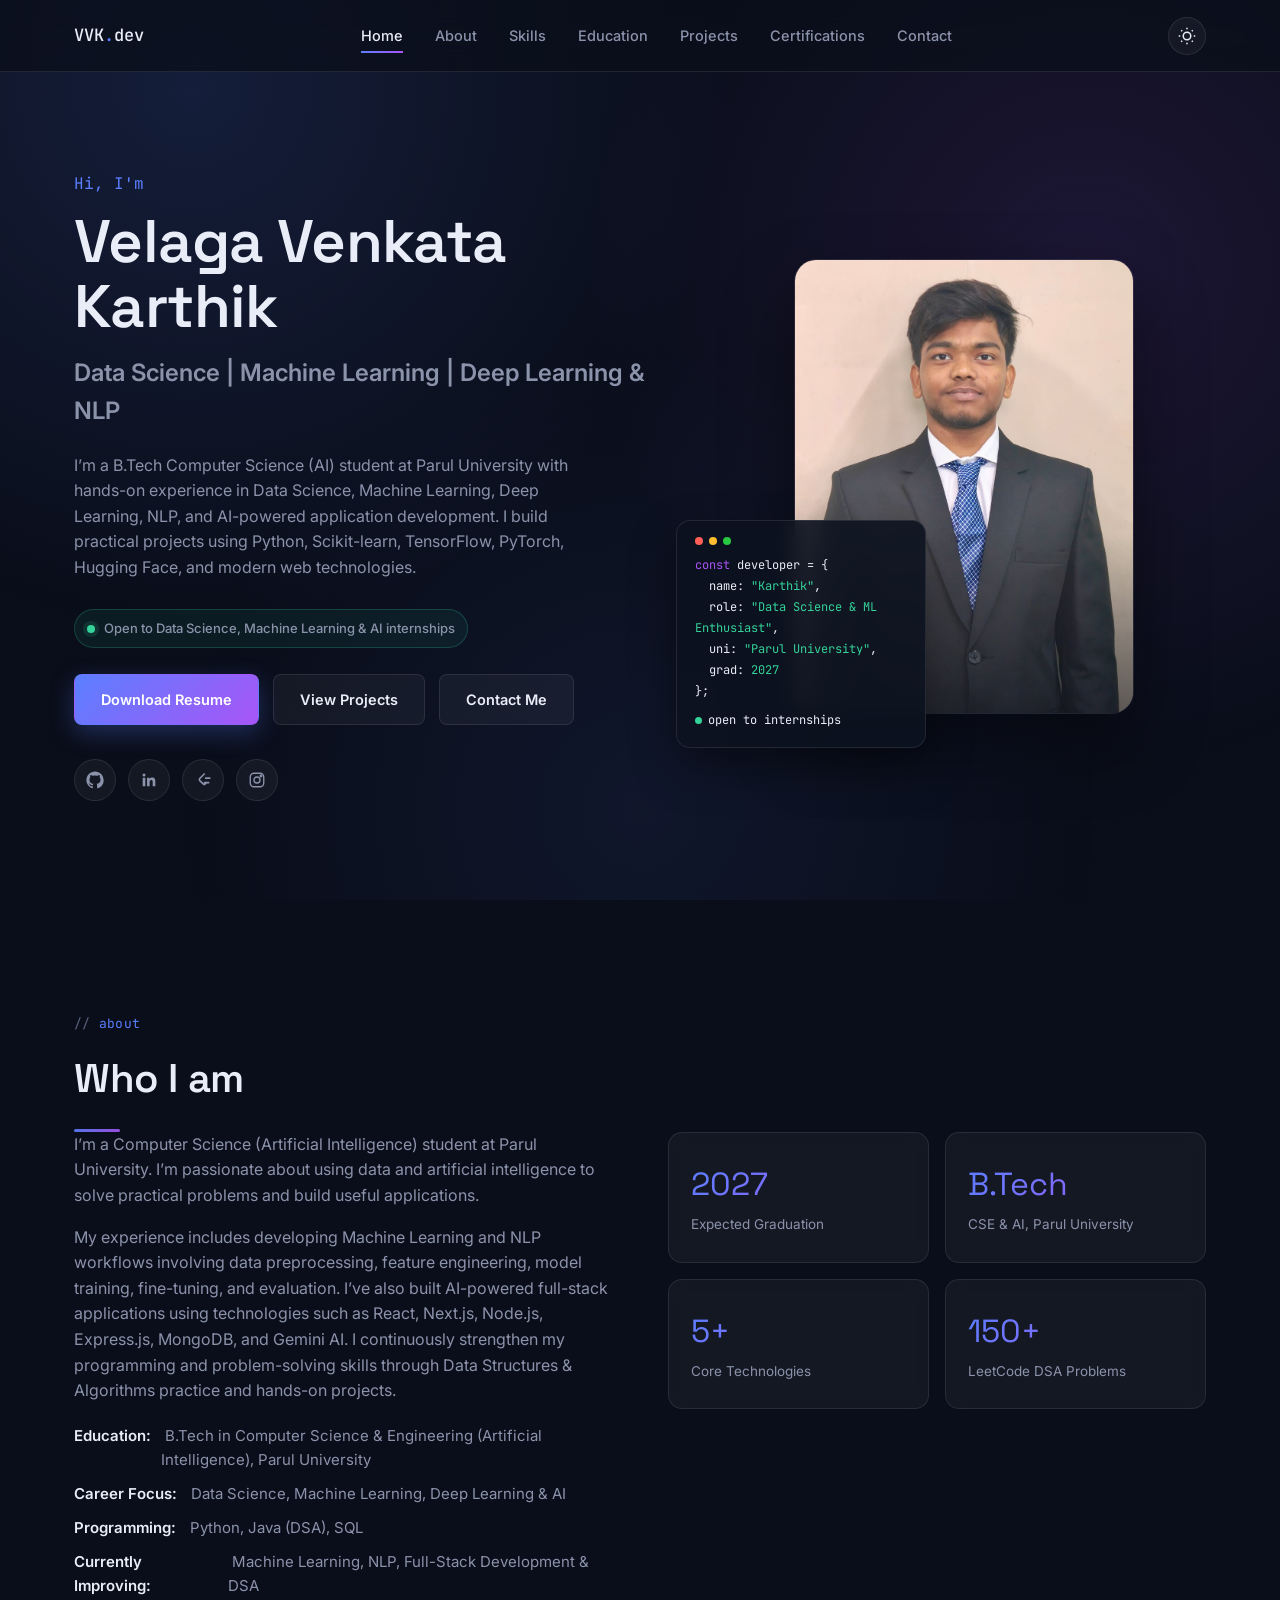
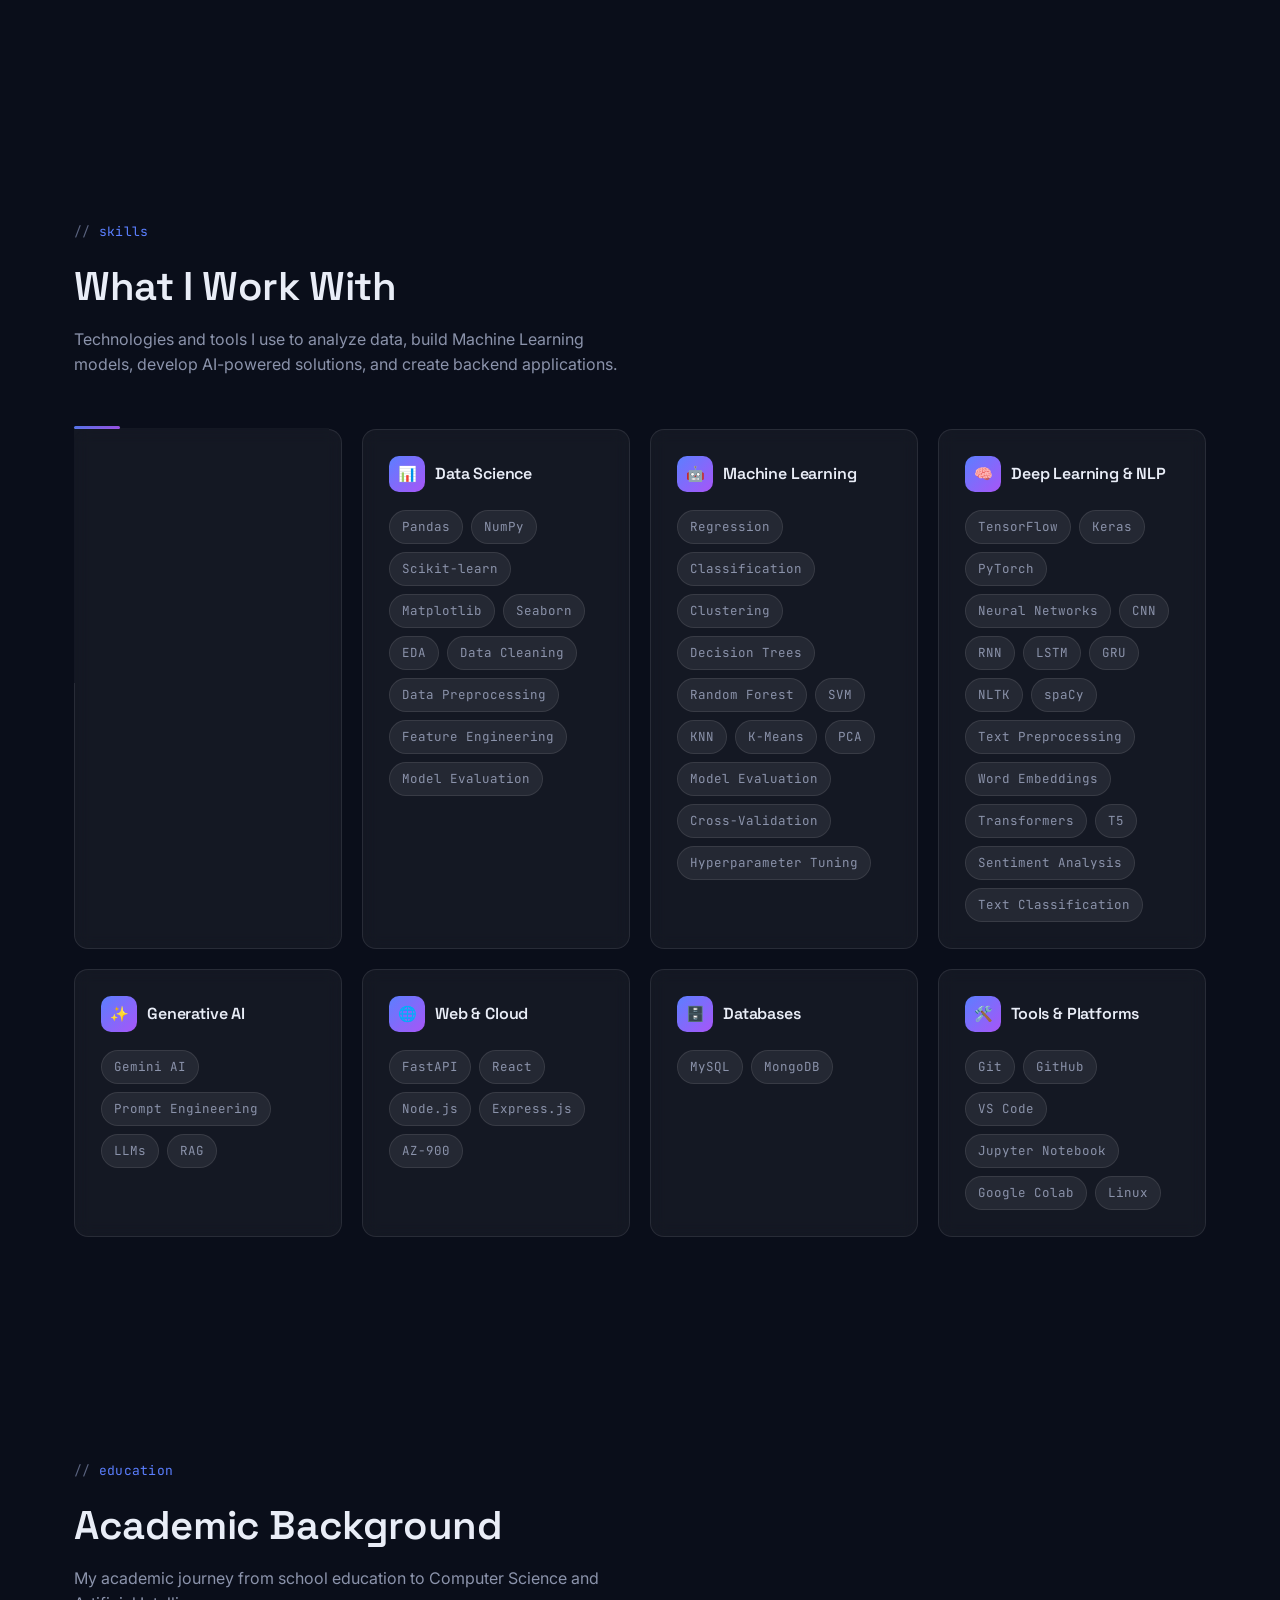
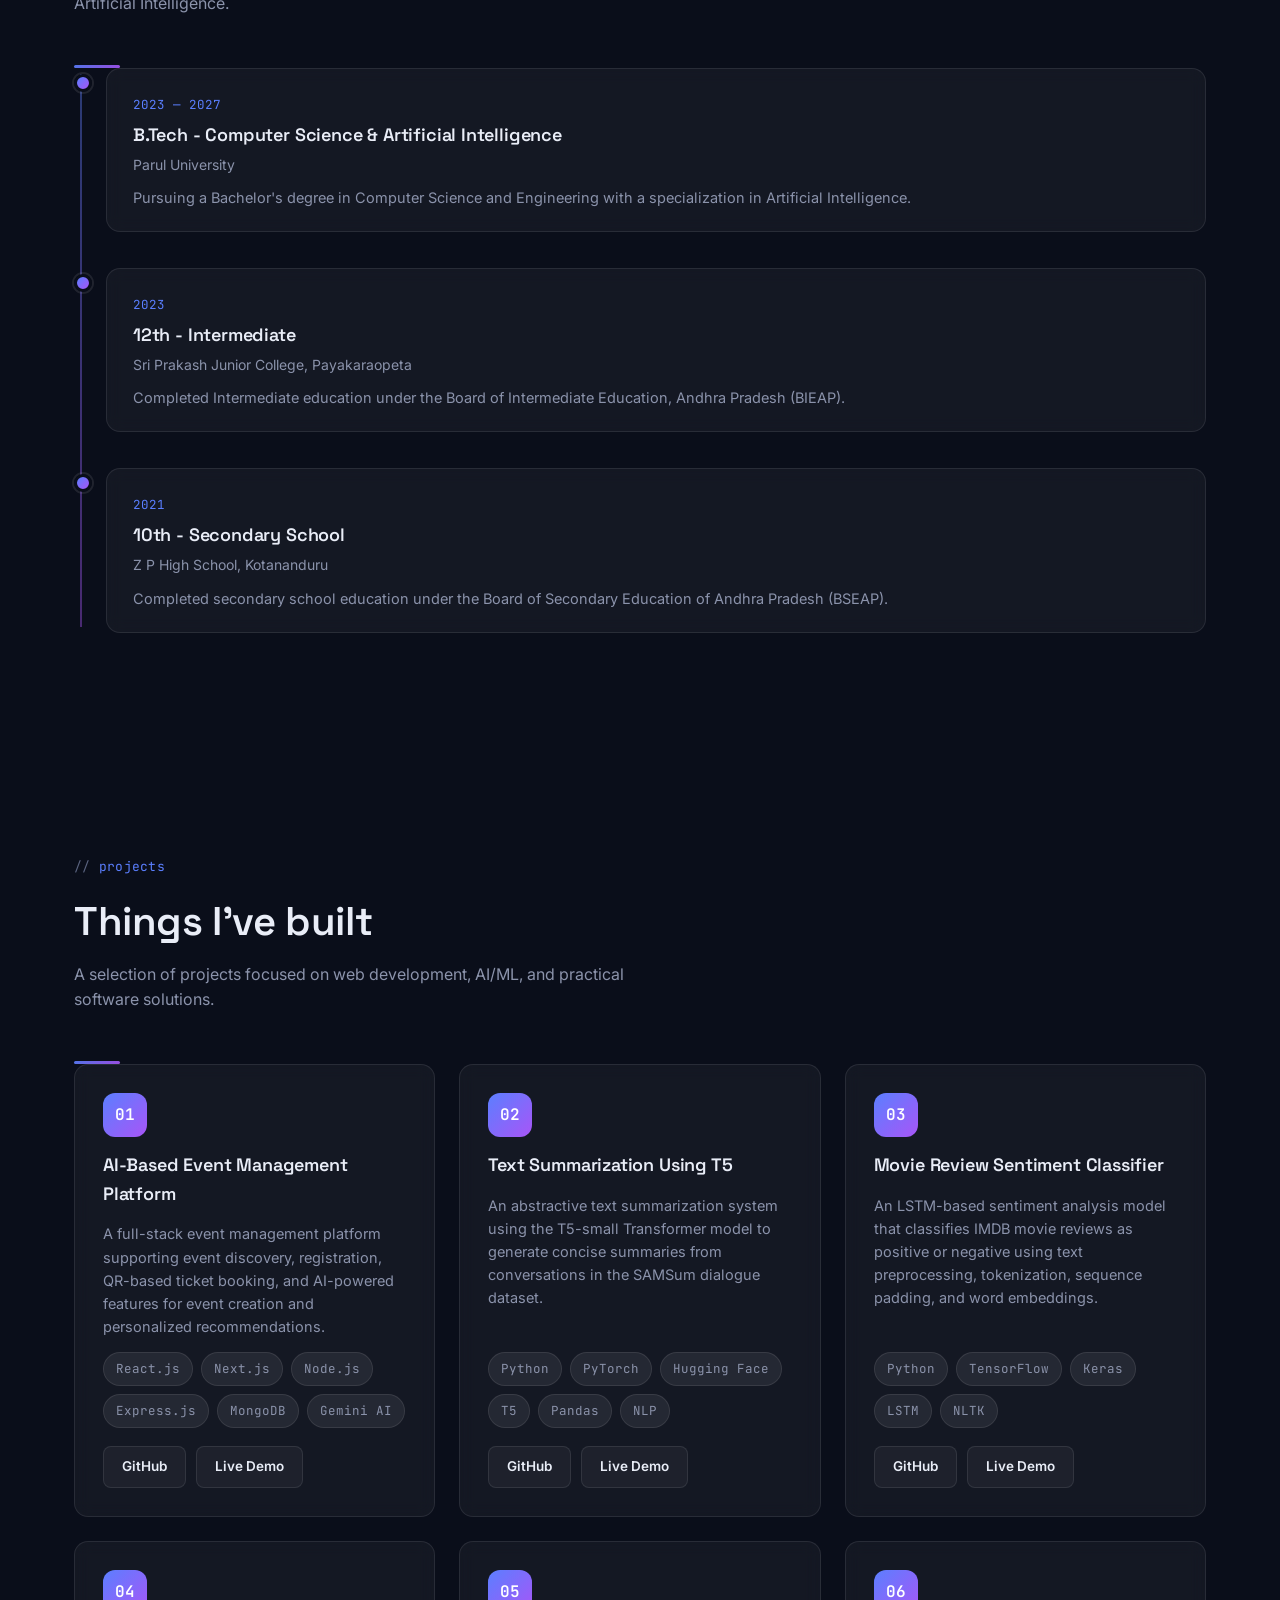
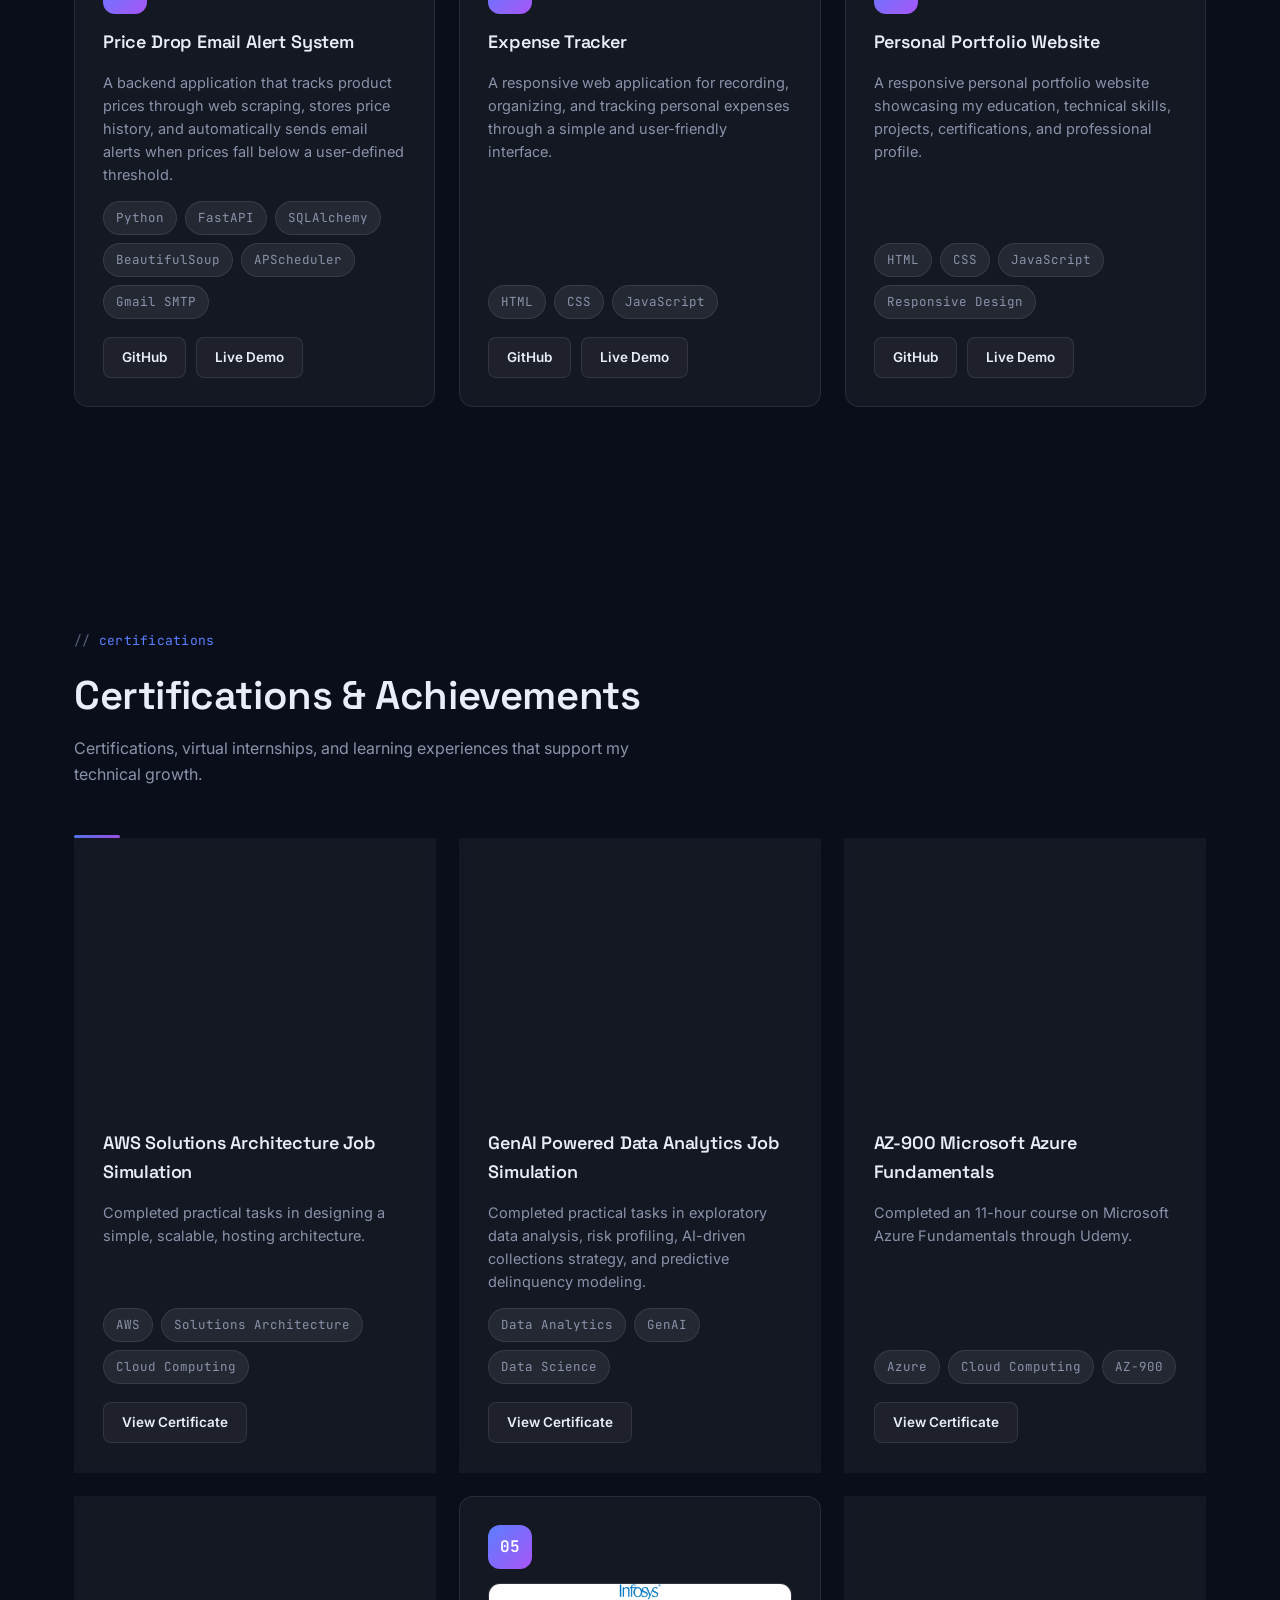
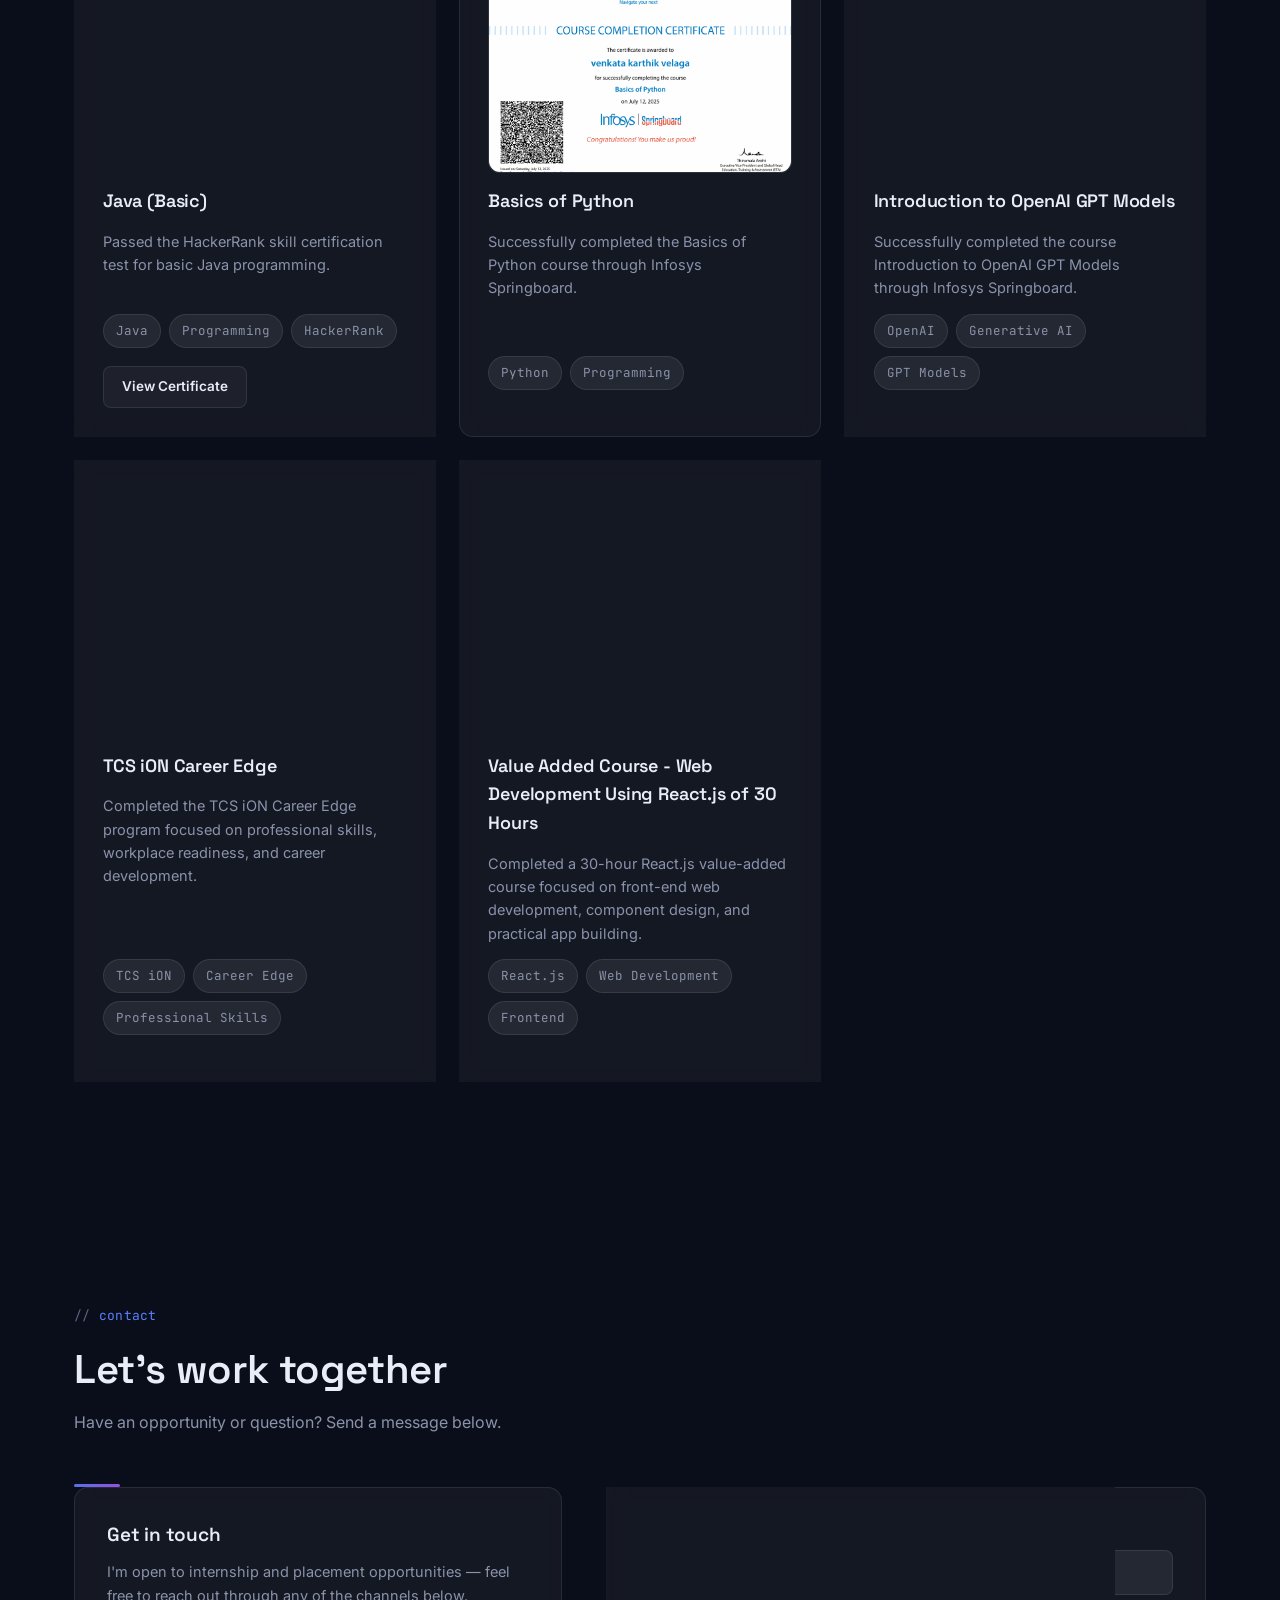
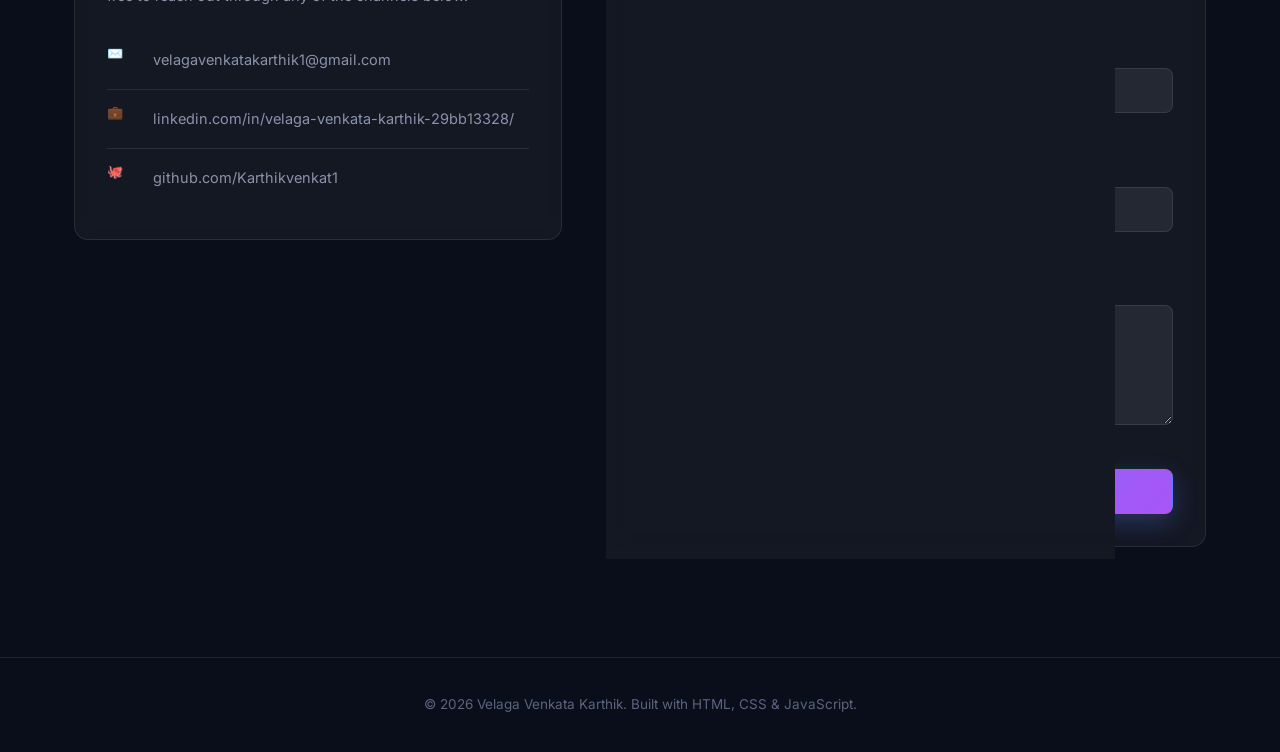
==== commit cd805f89: "Update portfolio website" ====
--- a/index.html
+++ b/index.html
@@ -29,10 +29,8 @@
         <a href="#about">About</a>
         <a href="#skills">Skills</a>
         <a href="#education">Education</a>
-        <a href="#experience">Experience</a>
-        <a href="#projects">Projects</a>
+         <a href="#projects">Projects</a>
         <a href="#certifications">Certifications</a>
-        <a href="blog.html">Blog</a>
         <a href="#contact">Contact</a>
       </nav>
 
@@ -53,16 +51,17 @@
         <div class="hero-text">
           <span class="hero-greeting">Hi, I'm</span>
           <h1 class="hero-name">Velaga Venkata Karthik</h1>
-          <p class="hero-role">Computer Science (AI) Student &amp; Developer</p>
+          <p class="hero-role">Data Science | Machine Learning | Deep Learning & NLP</p>
           <p class="hero-desc">
-            I build practical web applications and AI-powered solutions while continuously
-            improving my problem-solving and development skills.
-          </p>
+I’m a B.Tech Computer Science (AI) student at Parul University with hands-on experience in Data Science, Machine Learning, Deep Learning, NLP, and AI-powered application development. I build practical projects using Python, Scikit-learn, TensorFlow, PyTorch, Hugging Face, and modern web technologies.          </p>
+
+          <div class="availability" aria-label="Availability">
+            <span class="availability-dot" aria-hidden="true"></span>
+Open to Data Science, Machine Learning & AI internships          </div>
 
           <div class="hero-ctas">
-            <a href="cv.txt" download class="btn btn-primary">
-              Download CV
-            </a>
+            <a href="Karthik_Resume_Corrected.pdf" download class="btn btn-primary">
+            Download Resume </a>
             <a href="#projects" class="btn btn-outline">View Projects</a>
             <a href="#contact" class="btn btn-outline">Contact Me</a>
           </div>
@@ -80,9 +79,6 @@
             <a href="https://www.instagram.com/karthik_velaga_28" target="_blank" rel="noreferrer" class="social-icon" aria-label="Instagram" title="Instagram profile">
               <svg viewBox="0 0 24 24" fill="none" stroke="currentColor" stroke-width="1.8"><rect x="3" y="3" width="18" height="18" rx="5"/><circle cx="12" cy="12" r="4"/><circle cx="17.3" cy="6.7" r="1"/></svg>
             </a>
-            <a href="mailto:velagavenkatakarthik1@gmail.com" class="social-icon" aria-label="Email" title="Email address">
-              <svg viewBox="0 0 24 24" fill="none" stroke="currentColor" stroke-width="1.8"><rect x="2.5" y="4.5" width="19" height="15" rx="2.5"/><path d="m3 6 9 7 9-7"/></svg>
-            </a>
           </div>
         </div>
 
@@ -94,7 +90,7 @@
             <div class="dots"><span></span><span></span><span></span></div>
             <div><span class="key">const</span> developer = {</div>
             <div>&nbsp;&nbsp;name: <span class="str">"Karthik"</span>,</div>
-            <div>&nbsp;&nbsp;role: <span class="str">"CS (AI) Student"</span>,</div>
+            <div>&nbsp;&nbsp;role: <span class="str">"Data Science & ML Enthusiast"</span>,</div>
             <div>&nbsp;&nbsp;uni: <span class="str">"Parul University"</span>,</div>
             <div>&nbsp;&nbsp;grad: <span class="str">2027</span></div>
             <div>};</div>
@@ -114,21 +110,20 @@
 
         <div class="about-grid">
           <div class="about-text reveal">
-            <p>
-              I'm a Computer Science (Artificial Intelligence) student at Parul University,
-              expected to graduate in 2027. I enjoy turning ideas into working software —
-              from full web applications to smaller AI-powered experiments — and I use every
-              project as a chance to sharpen my problem-solving and development skills.
+            <p>I’m a Computer Science (Artificial Intelligence) student at Parul University. I’m passionate about using 
+              data and artificial intelligence to solve practical problems and build useful applications.
             </p>
             <p>
-              My development interests lean toward full-stack web development and applied
-              AI/ML, and I spend a good part of my time practicing data structures and
-              algorithms to build a strong problem-solving foundation.
+              My experience includes developing Machine Learning and NLP workflows involving data preprocessing, feature engineering, model training, fine-tuning, and evaluation. I’ve also built AI-powered full-stack applications using technologies such as React, Next.js, Node.js, Express.js, MongoDB, and Gemini AI.
+I continuously strengthen my programming and problem-solving skills through Data Structures & Algorithms practice and hands-on projects.
             </p>
             <ul class="about-list">
-              <li><strong>Education:</strong>&nbsp;B.Tech in Computer Science &amp; Artificial Intelligence, Parul University (2023–2027)</li>
-              <li><strong>Career interest:</strong>&nbsp;Software development with a focus on web &amp; AI/ML applications</li>
-              <li><strong>Currently sharpening:</strong>&nbsp;Data Structures &amp; Algorithms, full-stack development</li>
+             
+           <li><strong>Education:</strong>&nbsp;B.Tech in Computer Science &amp; Engineering (Artificial Intelligence), Parul University</li>
+           <li><strong>Career Focus:</strong>&nbsp;Data Science, Machine Learning, Deep Learning &amp; AI</li>
+           <li><strong>Programming:</strong>&nbsp;Python, Java (DSA), SQL</li> 
+          <li><strong>Currently Improving:</strong>&nbsp;Machine Learning, NLP, Full-Stack Development &amp; DSA</li>
+
             </ul>
           </div>
 
@@ -139,81 +134,143 @@
             </div>
             <div class="card stat-card">
               <div class="stat-num">B.Tech</div>
-              <div class="stat-label">CS &amp; AI, Parul University</div>
+              <div class="stat-label">CSE &amp; AI, Parul University</div>
             </div>
             <div class="card stat-card">
               <div class="stat-num">5+</div>
               <div class="stat-label">Core Technologies</div>
             </div>
             <div class="card stat-card">
-              <div class="stat-num">AI/ML</div>
-              <div class="stat-label">Area of Focus</div>
+              <div class="stat-num">150+</div>
+              <div class="stat-label">LeetCode DSA Problems</div>
             </div>
           </div>
         </div>
       </div>
     </section>
 
+   <!-- ===================== skills===================== -->
 <section class="section" id="skills">
   <div class="container">
+
     <div class="section-head reveal">
       <span class="eyebrow">skills</span>
-      <h2 class="section-title">What I work with</h2>
+      <h2 class="section-title">What I Work With</h2>
       <p class="section-sub">
-        Technologies and tools I use to build applications, analyze data, and develop AI-powered solutions.
+        Technologies and tools I use to analyze data, build Machine Learning
+        models, develop AI-powered solutions, and create backend applications.
       </p>
     </div>
 
     <div class="skills-grid">
 
-      <!-- Programming -->
+      <!-- Programming Languages -->
       <div class="card skill-card reveal">
         <div class="skill-card-head">
           <span class="icon-badge">&lt;/&gt;</span>
-          <h3>Programming</h3>
+          <h3>Programming Languages</h3>
         </div>
         <div class="tag-row">
           <span class="tag">Python</span>
-          <span class="tag">Java</span>
-          <span class="tag">C</span>
-          <span class="tag">SQl</span>
-
-        </div>
-      </div>
-
-      <!-- Web Development -->
+          <span class="tag">Java (DSA)</span>
+          <span class="tag">SQL</span>
+        </div>
+      </div>
+
+      <!-- Data Science -->
+      <div class="card skill-card reveal">
+        <div class="skill-card-head">
+          <span class="icon-badge">📊</span>
+          <h3>Data Science</h3>
+        </div>
+        <div class="tag-row">
+          <span class="tag">Pandas</span>
+          <span class="tag">NumPy</span>
+          <span class="tag">Scikit-learn</span>
+          <span class="tag">Matplotlib</span>
+          <span class="tag">Seaborn</span>
+          <span class="tag">EDA</span>
+          <span class="tag">Data Cleaning</span>
+          <span class="tag">Data Preprocessing</span>
+          <span class="tag">Feature Engineering</span>
+          <span class="tag">Model Evaluation</span>
+        </div>
+      </div>
+
+      <!-- Machine Learning -->
+      <div class="card skill-card reveal">
+        <div class="skill-card-head">
+          <span class="icon-badge">🤖</span>
+          <h3>Machine Learning</h3>
+        </div>
+        <div class="tag-row">
+          <span class="tag">Regression</span>
+          <span class="tag">Classification</span>
+          <span class="tag">Clustering</span>
+          <span class="tag">Decision Trees</span>
+          <span class="tag">Random Forest</span>
+          <span class="tag">SVM</span>
+          <span class="tag">KNN</span>
+          <span class="tag">K-Means</span>
+          <span class="tag">PCA</span>
+          <span class="tag">Model Evaluation</span>
+          <span class="tag">Cross-Validation</span>
+          <span class="tag">Hyperparameter Tuning</span>
+        </div>
+      </div>
+
+      <!-- Deep Learning & NLP -->
+      <div class="card skill-card reveal">
+        <div class="skill-card-head">
+          <span class="icon-badge">🧠</span>
+          <h3>Deep Learning &amp; NLP</h3>
+        </div>
+        <div class="tag-row">
+          <span class="tag">TensorFlow</span>
+          <span class="tag">Keras</span>
+          <span class="tag">PyTorch</span>
+          <span class="tag">Neural Networks</span>
+          <span class="tag">CNN</span>
+          <span class="tag">RNN</span>
+          <span class="tag">LSTM</span>
+          <span class="tag">GRU</span>
+          <span class="tag">NLTK</span>
+          <span class="tag">spaCy</span>
+          <span class="tag">Text Preprocessing</span>
+          <span class="tag">Word Embeddings</span>
+          <span class="tag">Transformers</span>
+          <span class="tag">T5</span>
+          <span class="tag">Sentiment Analysis</span>
+          <span class="tag">Text Classification</span>
+        </div>
+      </div>
+
+      <!-- Generative AI -->
+      <div class="card skill-card reveal">
+        <div class="skill-card-head">
+          <span class="icon-badge">✨</span>
+          <h3>Generative AI</h3>
+        </div>
+        <div class="tag-row">
+          <span class="tag">Gemini AI</span>
+          <span class="tag">Prompt Engineering</span>
+          <span class="tag">LLMs</span>
+          <span class="tag">RAG</span>
+        </div>
+      </div>
+
+      <!-- Web & Cloud -->
       <div class="card skill-card reveal">
         <div class="skill-card-head">
           <span class="icon-badge">🌐</span>
-          <h3>Web Development</h3>
-        </div>
-        <div class="tag-row">
-          <span class="tag">HTML5</span>
-          <span class="tag">CSS3</span>
-          <span class="tag">JavaScript</span>
-          <span class="tag">Bootstrap</span>
-          <span class="tag">Tailwind CSS</span>
+          <h3>Web &amp; Cloud</h3>
+        </div>
+        <div class="tag-row">
+          <span class="tag">FastAPI</span>
           <span class="tag">React</span>
-          <span class="tag">Next.js</span>
           <span class="tag">Node.js</span>
-          <span class="tag">Flask</span>
-        </div>
-      </div>
-
-      <!-- Data Science & AI -->
-      <div class="card skill-card reveal">
-        <div class="skill-card-head">
-          <span class="icon-badge">🤖</span>
-          <h3>Data Science & AI</h3>
-        </div>
-        <div class="tag-row">
-          <span class="tag">Data Science</span>
-          <span class="tag">Machine Learning</span>
-          <span class="tag">Deep Learning</span>
-          <span class="tag">NLP</span>
-          <span class="tag">Generative AI</span>
-          <span class="tag">BERT</span>
-          <span class="tag">LSTM</span>
+          <span class="tag">Express.js</span>
+          <span class="tag">AZ-900</span>
         </div>
       </div>
 
@@ -226,68 +283,106 @@
         <div class="tag-row">
           <span class="tag">MySQL</span>
           <span class="tag">MongoDB</span>
-          <span class="tag">MongoDB Compass</span>
-    
-        </div>
-      </div>
-
-      <!-- Libraries & Frameworks -->
-      <div class="card skill-card reveal">
-        <div class="skill-card-head">
-          <span class="icon-badge">📊</span>
-          <h3>Libraries & Frameworks</h3>
-        </div>
-        <div class="tag-row">
-          <span class="tag">Pandas</span>
-          <span class="tag">NumPy</span>
-          <span class="tag">Scikit-learn</span>
-          <span class="tag">PyTorch</span>
-          <span class="tag">Hugging Face</span>
-          <span class="tag">BeautifulSoup</span>
-          <span class="tag">APScheduler</span>
-        </div>
-      </div>
-
-      <!-- Tools -->
+        </div>
+      </div>
+
+      <!-- Tools & Platforms -->
       <div class="card skill-card reveal">
         <div class="skill-card-head">
           <span class="icon-badge">🛠️</span>
-          <h3>Tools & Platforms</h3>
+          <h3>Tools &amp; Platforms</h3>
         </div>
         <div class="tag-row">
           <span class="tag">Git</span>
           <span class="tag">GitHub</span>
           <span class="tag">VS Code</span>
+          <span class="tag">Jupyter Notebook</span>
           <span class="tag">Google Colab</span>
-          <span class="tag">Vite</span>
-          <span class="tag">Gmail SMTP</span>
+          <span class="tag">Linux</span>
         </div>
       </div>
 
     </div>
   </div>
 </section>
-
     <!-- ===================== EDUCATION ===================== -->
-    <section class="section" id="education">
-      <div class="container">
-        <div class="section-head reveal">
-          <span class="eyebrow">education</span>
-          <h2 class="section-title">Academic background</h2>
-        </div>
-
-        <div class="timeline reveal">
-          <div class="timeline-item">
-            <div class="card timeline-card">
-              <span class="timeline-date">2023 — 2027</span>
-              <h3>B.Tech, Computer Science &amp; Artificial Intelligence</h3>
-              <div class="timeline-org">Parul University</div>
-              <p>Currently pursuing a Bachelor's degree with a specialization in Artificial Intelligence, alongside core computer science foundations.</p>
-            </div>
-          </div>
-        </div>
-      </div>
-    </section>
+<!-- ===================== EDUCATION ===================== -->
+<section class="section" id="education">
+  <div class="container">
+
+    <div class="section-head reveal">
+      <span class="eyebrow">education</span>
+      <h2 class="section-title">Academic Background</h2>
+      <p class="section-sub">
+        My academic journey from school education to Computer Science and Artificial Intelligence.
+      </p>
+    </div>
+
+    <div class="timeline reveal">
+
+      <!-- B.Tech -->
+      <div class="timeline-item">
+        <div class="card timeline-card">
+          <span class="timeline-date">2023 — 2027</span>
+
+          <h3>B.Tech - Computer Science &amp; Artificial Intelligence</h3>
+
+          <div class="timeline-org">
+            Parul University
+          </div>
+
+          <p>
+            Pursuing a Bachelor's degree in Computer Science and Engineering
+            with a specialization in Artificial Intelligence.
+          </p>
+
+          
+        </div>
+      </div>
+
+      <!-- Intermediate -->
+      <div class="timeline-item">
+        <div class="card timeline-card">
+          <span class="timeline-date">2023</span>
+
+          <h3>12th - Intermediate</h3>
+
+          <div class="timeline-org">
+            Sri Prakash Junior College, Payakaraopeta
+          </div>
+
+          <p>
+            Completed Intermediate education under the Board of Intermediate
+            Education, Andhra Pradesh (BIEAP).
+          </p>
+
+         
+        </div>
+      </div>
+
+      <!-- 10th -->
+      <div class="timeline-item">
+        <div class="card timeline-card">
+          <span class="timeline-date">2021</span>
+
+          <h3>10th - Secondary School</h3>
+
+          <div class="timeline-org">
+            Z P High School, Kotananduru
+          </div>
+
+          <p>
+            Completed secondary school education under the Board of Secondary
+            Education of Andhra Pradesh (BSEAP).
+          </p>
+
+        
+        </div>
+      </div>
+
+    </div>
+  </div>
+</section>
 
    <!-- ===================== PROJECTS ===================== -->
 
@@ -306,131 +401,177 @@
 <div class="projects-grid reveal">
 
   <!-- Project 1 -->
-  <div class="card project-card">
-    <div class="project-icon">01</div>
-
-    <h3>Movie Review Sentiment Classifier</h3>
-
-    <p>
-      An AI-powered sentiment analysis application that classifies movie
-      reviews as positive or negative using NLP and deep learning.
-    </p>
-
-    <div class="tag-row">
-      <span class="tag">Python</span>
-      <span class="tag">LSTM</span>
-      <span class="tag">NLP</span>
-      <span class="tag">Flask</span>
-    </div>
-
-    <div class="project-actions">
-      <a href="#" class="btn btn-outline btn-sm">GitHub</a>
-      <a href="#" class="btn btn-outline btn-sm">Live Demo</a>
-    </div>
-  </div>
-
-
-  <!-- Project 2 -->
-  <div class="card project-card">
-    <div class="project-icon">02</div>
-
-    <h3>AI-Based Event Management Platform</h3>
-
-    <p>
-      A full-stack event management platform designed to simplify event
-      creation, management, and user interaction with AI-powered features.
-    </p>
-
-    <div class="tag-row">
-      <span class="tag">React</span>
-      <span class="tag">Next.js</span>
-      <span class="tag">Node.js</span>
-      <span class="tag">MongoDB</span>
-      <span class="tag">Gemini AI</span>
-    </div>
-
-    <div class="project-actions">
-      <a href="#" class="btn btn-outline btn-sm">GitHub</a>
-      <a href="#" class="btn btn-outline btn-sm">Live Demo</a>
-    </div>
-  </div>
-
-
-  <!-- Project 3 -->
-  <div class="card project-card">
-    <div class="project-icon">03</div>
-
-    <h3>Text Summarization using BERT</h3>
-
-    <p>
-      An NLP-based project that generates concise summaries from lengthy
-      text using transformer-based BERT models and deep learning techniques.
-    </p>
-
-    <div class="tag-row">
-      <span class="tag">Python</span>
-      <span class="tag">BERT</span>
-      <span class="tag">Hugging Face</span>
-      <span class="tag">PyTorch</span>
-      <span class="tag">NLP</span>
-    </div>
-
-    <div class="project-actions">
-      <a href="#" class="btn btn-outline btn-sm">GitHub</a>
-      <a href="#" class="btn btn-outline btn-sm">Live Demo</a>
-    </div>
-  </div>
-
-
-  <!-- Project 4 -->
-  <div class="card project-card">
-    <div class="project-icon">04</div>
-
-    <h3>Price Drop Email Alert</h3>
-
-    <p>
-      A web application that monitors product prices and sends automated
-      email notifications when a price drops below the desired threshold.
-    </p>
-
-    <div class="tag-row">
-      <span class="tag">Python</span>
-      <span class="tag">Flask</span>
-      <span class="tag">SQLAlchemy</span>
-      <span class="tag">BeautifulSoup</span>
-      <span class="tag">SMTP</span>
-    </div>
-
-    <div class="project-actions">
-      <a href="#" class="btn btn-outline btn-sm">GitHub</a>
-      <a href="#" class="btn btn-outline btn-sm">Live Demo</a>
-    </div>
-  </div>
-
-
-  <!-- Project 5 -->
-  <div class="card project-card">
-    <div class="project-icon">05</div>
-
-    <h3>Expense Tracker</h3>
-
-    <p>
-      A simple expense management application for recording, organizing,
-      and tracking personal expenses through a clean and responsive interface.
-    </p>
-
-    <div class="tag-row">
-      <span class="tag">HTML</span>
-      <span class="tag">CSS</span>
-      <span class="tag">JavaScript</span>
-    </div>
-
-    <div class="project-actions">
-      <a href="#" class="btn btn-outline btn-sm">GitHub</a>
-      <a href="#" class="btn btn-outline btn-sm">Live Demo</a>
-    </div>
-  </div>
-
+<div class="card project-card">
+  <div class="project-icon">01</div>
+
+  <h3>AI-Based Event Management Platform</h3>
+
+  <p>
+    A full-stack event management platform supporting event discovery,
+    registration, QR-based ticket booking, and AI-powered features for
+    event creation and personalized recommendations.
+  </p>
+
+  <div class="tag-row">
+    <span class="tag">React.js</span>
+    <span class="tag">Next.js</span>
+    <span class="tag">Node.js</span>
+    <span class="tag">Express.js</span>
+    <span class="tag">MongoDB</span>
+    <span class="tag">Gemini AI</span>
+  </div>
+
+  <div class="project-actions">
+    <a href="https://github.com/Karthikvenkat1/AI-Based-Event-Management-Platform"
+       target="_blank"
+       rel="noreferrer"
+       class="btn btn-outline btn-sm">
+      GitHub
+    </a>
+
+    <a href="#home" class="btn btn-outline btn-sm">
+      Live Demo
+    </a>
+  </div>
+</div>
+
+
+<!-- Project 2 -->
+<div class="card project-card">
+  <div class="project-icon">02</div>
+
+  <h3>Text Summarization Using T5</h3>
+
+  <p>
+    An abstractive text summarization system using the T5-small Transformer
+    model to generate concise summaries from conversations in the SAMSum
+    dialogue dataset.
+  </p>
+
+  <div class="tag-row">
+    <span class="tag">Python</span>
+    <span class="tag">PyTorch</span>
+    <span class="tag">Hugging Face</span>
+    <span class="tag">T5</span>
+    <span class="tag">Pandas</span>
+    <span class="tag">NLP</span>
+  </div>
+
+  <div class="project-actions">
+    <a href="https://github.com/Karthikvenkat1/Text-Summarization-Using-T5"
+       target="_blank"
+       rel="noreferrer"
+       class="btn btn-outline btn-sm">
+      GitHub
+    </a>
+
+    <a href="#home" class="btn btn-outline btn-sm">
+      Live Demo
+    </a>
+  </div>
+</div>
+
+
+<!-- Project 3 -->
+<div class="card project-card">
+  <div class="project-icon">03</div>
+
+  <h3>Movie Review Sentiment Classifier</h3>
+
+  <p>
+    An LSTM-based sentiment analysis model that classifies IMDB movie reviews
+    as positive or negative using text preprocessing, tokenization, sequence
+    padding, and word embeddings.
+  </p>
+
+  <div class="tag-row">
+    <span class="tag">Python</span>
+    <span class="tag">TensorFlow</span>
+    <span class="tag">Keras</span>
+    <span class="tag">LSTM</span>
+    <span class="tag">NLTK</span>
+  </div>
+
+  <div class="project-actions">
+    <a href="https://github.com/Karthikvenkat1/Moive_Review_Classifier"
+       target="_blank"
+       rel="noreferrer"
+       class="btn btn-outline btn-sm">
+      GitHub
+    </a>
+
+    <a href="#home" class="btn btn-outline btn-sm">
+      Live Demo
+    </a>
+  </div>
+</div>
+
+
+<!-- Project 4 -->
+<div class="card project-card">
+  <div class="project-icon">04</div>
+
+  <h3>Price Drop Email Alert System</h3>
+
+  <p>
+    A backend application that tracks product prices through web scraping,
+    stores price history, and automatically sends email alerts when prices
+    fall below a user-defined threshold.
+  </p>
+
+  <div class="tag-row">
+    <span class="tag">Python</span>
+    <span class="tag">FastAPI</span>
+    <span class="tag">SQLAlchemy</span>
+    <span class="tag">BeautifulSoup</span>
+    <span class="tag">APScheduler</span>
+    <span class="tag">Gmail SMTP</span>
+  </div>
+
+  <div class="project-actions">
+    <a href="https://github.com/Karthikvenkat1/PRICE_DROP_ALERT"
+       target="_blank"
+       rel="noreferrer"
+       class="btn btn-outline btn-sm">
+      GitHub
+    </a>
+
+    <a href="#home" class="btn btn-outline btn-sm">
+      Live Demo
+    </a>
+  </div>
+</div>
+<!-- Project 5 -->
+<div class="card project-card">
+  <div class="project-icon">05</div>
+
+  <h3>Expense Tracker</h3>
+
+  <p>
+    A responsive web application for recording, organizing, and tracking
+    personal expenses through a simple and user-friendly interface.
+  </p>
+
+  <div class="tag-row">
+    <span class="tag">HTML</span>
+    <span class="tag">CSS</span>
+    <span class="tag">JavaScript</span>
+  </div>
+
+  <div class="project-actions">
+    <a href="https://github.com/Karthikvenkat1/EXPENSE-TRACKER"
+       target="_blank"
+       rel="noreferrer"
+       class="btn btn-outline btn-sm">
+      GitHub
+    </a>
+
+    <a href="#home"
+       class="btn btn-outline btn-sm">
+      Live Demo
+    </a>
+  </div>
+</div>
 
   <!-- Project 6 -->
   <div class="card project-card">
@@ -647,43 +788,8 @@
 </section>
 
 
-    <!-- ===================== BLOG PREVIEW ===================== -->
-    <section class="section" id="blog-preview">
-      <div class="container">
-        <div class="section-head reveal">
-          <span class="eyebrow">blog</span>
-          <h2 class="section-title">Latest writing</h2>
-          <p class="section-sub">Thoughts on what I'm learning, one post at a time.</p>
-        </div>
-
-        <div class="card empty-state reveal">
-          <span class="icon-badge" style="display:inline-flex;">✍️</span>
-          <strong>Coming soon</strong>
-          No articles published yet — check the full blog page or check back soon.
-        </div>
-
-        <div style="text-align:center; margin-top: 28px;" class="reveal">
-          <a href="blog.html" class="btn btn-outline">Visit Blog</a>
-        </div>
-      </div>
-    </section>
-
-    
-    <!-- ===================== EXPERIENCE ===================== -->
-    <section class="section" id="experience">
-      <div class="container">
-        <div class="section-head reveal">
-          <span class="eyebrow">experience</span>
-          <h2 class="section-title">Internships &amp; experience</h2>
-        </div>
-
-        <div class="card empty-state reveal">
-          <span class="icon-badge" style="display:inline-flex;">💼</span>
-          <strong>No internships listed yet</strong>
-          Add your internship or work experience details here once available — role, company, dates, and key contributions.
-        </div>
-      </div>
-    </section>
+
+  
 
 
     <!-- ===================== CONTACT ===================== -->
--- a/style.css
+++ b/style.css
@@ -47,6 +47,7 @@
 * { margin: 0; padding: 0; box-sizing: border-box; }
 
 html { scroll-behavior: smooth; }
+section[id] { scroll-margin-top: calc(var(--nav-height) + 20px); }
 
 @media (prefers-reduced-motion: reduce) {
   html { scroll-behavior: auto; }
@@ -123,6 +124,16 @@
 }
 .section { padding: 110px 0; }
 .section-head { text-align: left; }
+.section-head::after {
+  content: '';
+  display: block;
+  width: 46px;
+  height: 3px;
+  margin-top: 18px;
+  border-radius: 99px;
+  background: var(--accent-gradient);
+  opacity: 0.9;
+}
 
 /* ==========================================================================
    Navbar
@@ -280,6 +291,26 @@
   max-width: 500px;
   margin-bottom: 34px;
   font-size: 16px;
+}
+.availability {
+  display: inline-flex;
+  align-items: center;
+  gap: 9px;
+  margin: -8px 0 26px;
+  padding: 8px 12px;
+  border: 1px solid rgba(52, 211, 153, 0.22);
+  border-radius: 999px;
+  background: rgba(52, 211, 153, 0.07);
+  color: var(--text-muted);
+  font-size: 13px;
+  font-weight: 500;
+}
+.availability-dot {
+  width: 8px;
+  height: 8px;
+  border-radius: 50%;
+  background: var(--accent-green);
+  box-shadow: 0 0 0 4px rgba(52, 211, 153, 0.13);
 }
 .hero-ctas { display: flex; gap: 14px; flex-wrap: wrap; margin-bottom: 34px; }
 .hero-socials { display: flex; gap: 12px; }
@@ -356,6 +387,7 @@
   backdrop-filter: blur(8px);
   transition: transform 0.3s ease, border-color 0.3s ease, background 0.3s ease;
 }
+.card:hover { background: var(--surface-hover); }
 
 /* ==========================================================================
    About
@@ -490,6 +522,14 @@
 .project-card h3 { font-size: 18px; }
 .project-card p { color: var(--text-muted); font-size: 14.5px; flex-grow: 1; }
 .project-actions { display: flex; gap: 10px; margin-top: 4px; }
+.project-note {
+  margin-top: 2px;
+  color: var(--text-faint) !important;
+  font-family: var(--font-mono);
+  font-size: 12px !important;
+  flex-grow: 0 !important;
+}
+.project-note::before { content: '↗ '; color: var(--accent-blue); }
 
 .certificate-image {
   width: 100%;
@@ -542,6 +582,8 @@
 }
 .contact-detail:first-of-type { border-top: none; }
 .contact-detail .icon-badge { width: 34px; height: 34px; border-radius: 9px; font-size: 13px; flex-shrink: 0; }
+.contact-detail a { color: var(--text-muted); overflow-wrap: anywhere; }
+.contact-detail a:hover { color: var(--accent-blue); }
 
 .contact-form-card { padding: 32px; }
 .form-row { margin-bottom: 20px; display: flex; flex-direction: column; gap: 8px; }
@@ -630,6 +672,11 @@
   .code-card { left: 50%; transform: translateX(-50%); bottom: -30px; }
 }
 
+@media (max-width: 1100px) and (min-width: 761px) {
+  .nav-links { gap: 18px; font-size: 13px; }
+  .logo { font-size: 15px; }
+}
+
 @media (max-width: 760px) {
   .nav-links { display: none; }
   .hamburger { display: flex; }
@@ -645,6 +692,7 @@
     border-bottom: 1px solid var(--surface-border);
   }
   .section { padding: 80px 0; }
+  .section-head::after { margin-top: 14px; }
   .stats-grid { grid-template-columns: 1fr 1fr; }
   .hero-ctas { flex-direction: column; align-items: stretch; }
   .hero-ctas .btn { justify-content: center; }
